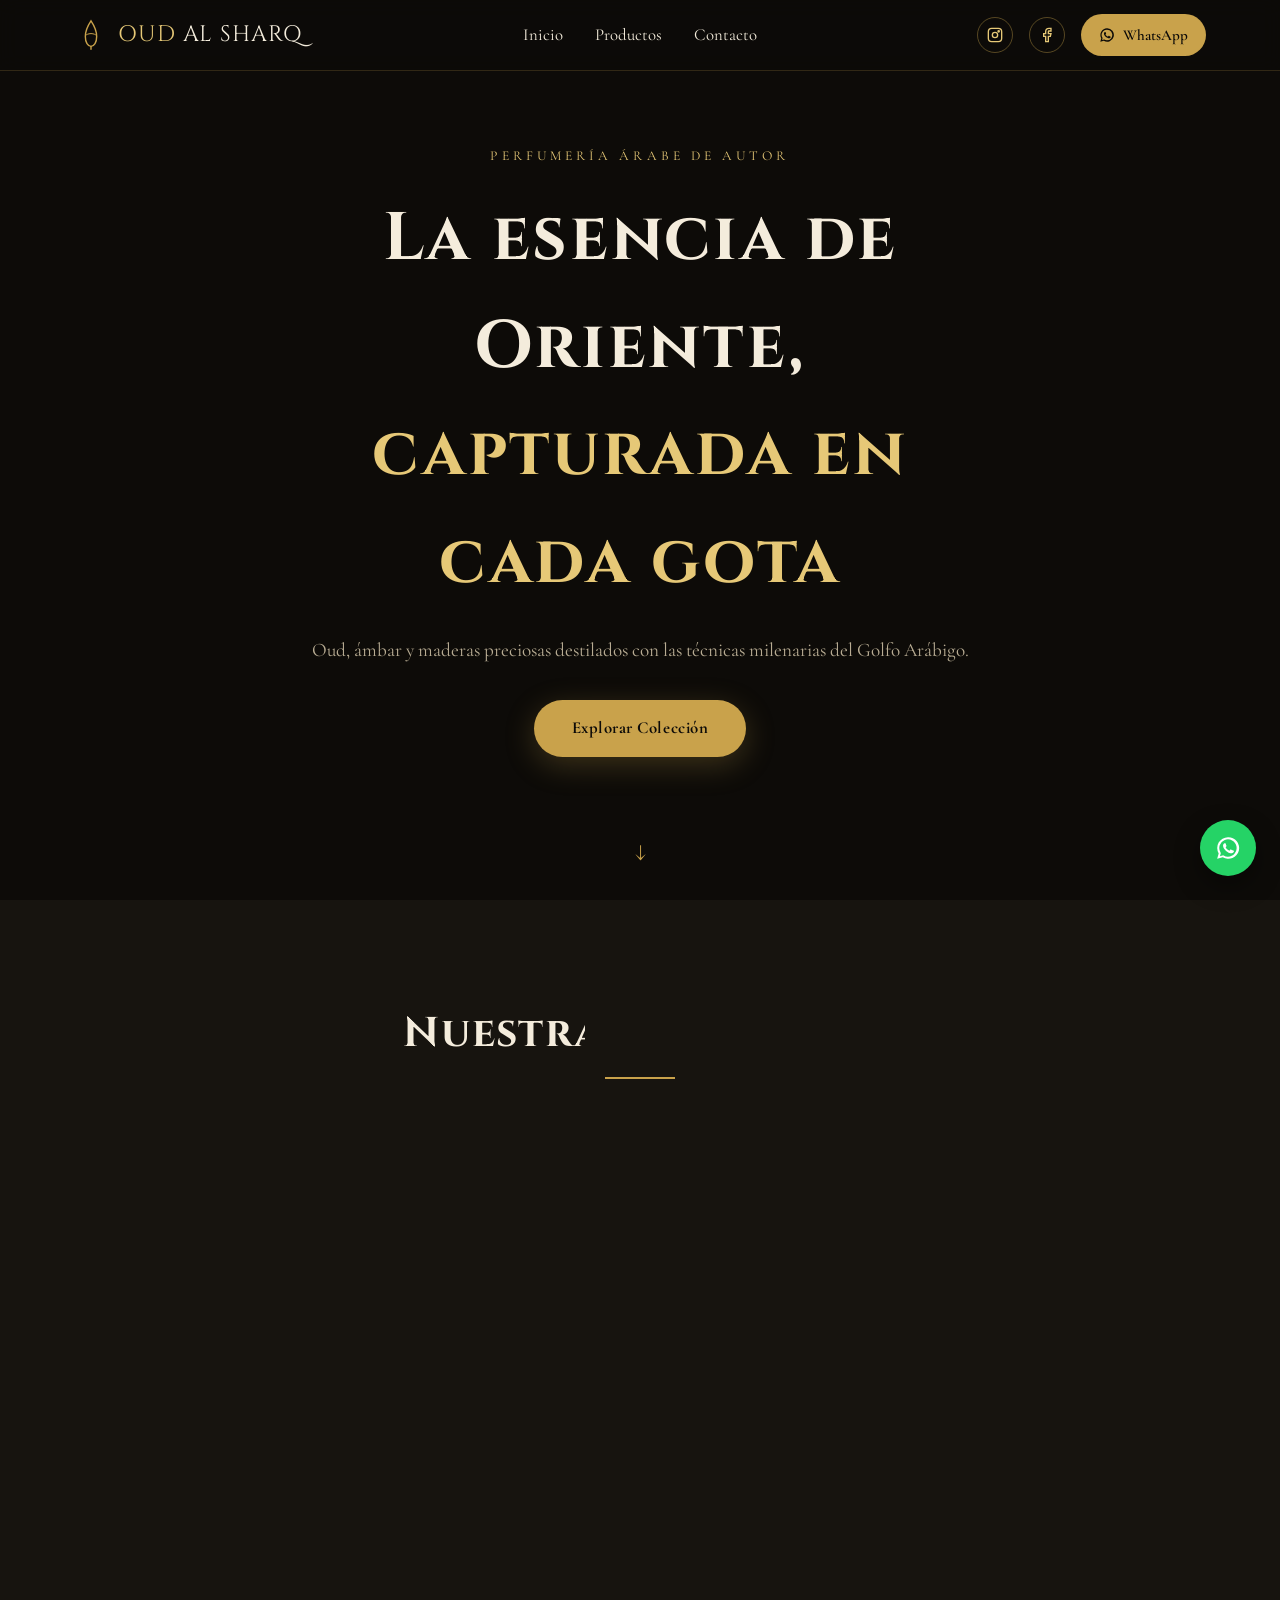
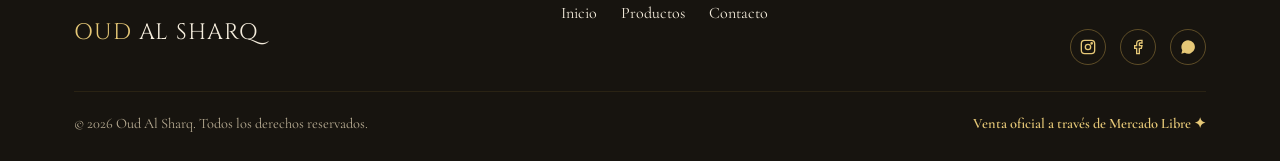
==== index.html @ 74ea9bee "Initial commit: landing page Oud Al Sharq Co-Authored-By: Claude Sonnet 5 <noreply@anthropic.com>" ====
<!DOCTYPE html>
<html lang="es">
<head>
<meta charset="UTF-8" />
<meta name="viewport" content="width=device-width, initial-scale=1.0" />
<title>Oud Al Sharq · Perfumes Árabes de Autor</title>
<meta name="description" content="Oud Al Sharq — perfumes árabes de autor. Oud, ámbar y maderas preciosas de Oriente. Compra segura a través de Mercado Libre." />
<link rel="preconnect" href="https://fonts.googleapis.com" />
<link rel="preconnect" href="https://fonts.gstatic.com" crossorigin />
<link href="https://fonts.googleapis.com/css2?family=Cinzel:wght@500;700&family=Cormorant+Garamond:wght@400;500;600&display=swap" rel="stylesheet" />
<link rel="stylesheet" href="styles.css" />
<link rel="icon" href="data:image/svg+xml,<svg xmlns=%22http://www.w3.org/2000/svg%22 viewBox=%220 0 100 100%22><text y=%22.9em%22 font-size=%2290%22>✦</text></svg>" />
</head>
<body>

<header class="site-header">
  <div class="header-inner">
    <a href="#home" class="logo" aria-label="Oud Al Sharq - Inicio">
      <svg width="34" height="34" viewBox="0 0 48 48" fill="none" xmlns="http://www.w3.org/2000/svg">
        <path d="M24 4C24 4 32 16 32 26C32 34.8366 28.4183 40 24 40C19.5817 40 16 34.8366 16 26C16 16 24 4 24 4Z" stroke="#c9a24b" stroke-width="2"/>
        <path d="M24 40V44" stroke="#c9a24b" stroke-width="2" stroke-linecap="round"/>
        <path d="M17 24C17 24 20 22 24 22C28 22 31 24 31 24" stroke="#c9a24b" stroke-width="1.4"/>
      </svg>
      <span class="logo-text">OUD <span>AL SHARQ</span></span>
    </a>

    <nav>
      <ul class="nav-links">
        <li><a href="#home">Inicio</a></li>
        <li><a href="#productos">Productos</a></li>
        <li><a href="#contacto">Contacto</a></li>
      </ul>
    </nav>

    <div class="header-actions">
      <a class="icon-link" data-instagram href="#" target="_blank" rel="noopener noreferrer" aria-label="Instagram">
        <svg width="16" height="16" viewBox="0 0 24 24" fill="none" stroke="currentColor" stroke-width="2"><rect x="2" y="2" width="20" height="20" rx="5"/><circle cx="12" cy="12" r="4"/><circle cx="17.5" cy="6.5" r="1"/></svg>
      </a>
      <a class="icon-link" data-facebook href="#" target="_blank" rel="noopener noreferrer" aria-label="Facebook">
        <svg width="16" height="16" viewBox="0 0 24 24" fill="none" stroke="currentColor" stroke-width="2"><path d="M18 2h-3a5 5 0 0 0-5 5v3H7v4h3v8h4v-8h3l1-4h-4V7a1 1 0 0 1 1-1h3z"/></svg>
      </a>
      <a class="whatsapp-btn" data-whatsapp href="#" target="_blank" rel="noopener noreferrer">
        <svg width="16" height="16" viewBox="0 0 24 24" fill="currentColor"><path d="M12 2a10 10 0 0 0-8.6 15L2 22l5.2-1.4A10 10 0 1 0 12 2Zm0 18a8 8 0 0 1-4.1-1.1l-.3-.2-3 .8.8-2.9-.2-.3A8 8 0 1 1 12 20Zm4.4-5.9c-.2-.1-1.4-.7-1.6-.8s-.4-.1-.5.1-.6.8-.7.9-.3.2-.5.1a6.6 6.6 0 0 1-1.9-1.2 7.2 7.2 0 0 1-1.3-1.7c-.1-.2 0-.4.1-.5l.4-.4.2-.4v-.4c-.1-.1-.5-1.3-.7-1.8s-.4-.4-.5-.4h-.5a.9.9 0 0 0-.6.3 2.8 2.8 0 0 0-.9 2.1 5 5 0 0 0 1 2.6 11 11 0 0 0 4.2 3.7c.6.3 1.1.4 1.4.5a3.3 3.3 0 0 0 1.6.1 2.6 2.6 0 0 0 1.7-1.2 2.1 2.1 0 0 0 .1-1.2c-.1-.1-.2-.2-.4-.3Z"/></svg>
        <span>WhatsApp</span>
      </a>
      <button id="nav-toggle" class="nav-toggle" aria-label="Abrir menú">☰</button>
    </div>
  </div>
  <div id="mobile-nav" class="mobile-nav">
    <a href="#home">Inicio</a>
    <a href="#productos">Productos</a>
    <a href="#contacto">Contacto</a>
  </div>
</header>

<main>

  <section id="home" class="hero">
    <div class="hero-content">
      <span class="hero-eyebrow">Perfumería Árabe de Autor</span>
      <h1>La esencia de Oriente, <em>capturada en cada gota</em></h1>
      <p>Oud, ámbar y maderas preciosas destilados con las técnicas milenarias del Golfo Arábigo.</p>
      <a href="#productos" class="btn-primary">Explorar Colección</a>
    </div>
    <span class="scroll-hint">↓</span>
  </section>

  <section id="productos" class="section products-section">
    <div class="container">
      <h2 class="section-title reveal">Nuestra Colección</h2>
      <div class="gold-divider reveal"></div>
      <p class="section-sub reveal">Fragancias exclusivas elaboradas con ingredientes nobles de Medio Oriente. Disponibles con envío seguro a través de Mercado Libre.</p>
      <div id="product-grid" class="product-grid"></div>
    </div>
  </section>

  <section id="contacto" class="section contact-section">
    <div class="container">
      <h2 class="section-title reveal">Contáctanos</h2>
      <div class="gold-divider reveal"></div>
      <p class="section-sub reveal">¿Tienes dudas sobre una fragancia o quieres un consejo personalizado? Escríbenos.</p>

      <div class="contact-grid">
        <div class="contact-info reveal">
          <h3>Hablemos</h3>

          <div class="contact-item">
            <span class="icon-link" aria-hidden="true">
              <svg width="16" height="16" viewBox="0 0 24 24" fill="currentColor"><path d="M12 2a10 10 0 0 0-8.6 15L2 22l5.2-1.4A10 10 0 1 0 12 2Z"/></svg>
            </span>
            <a data-whatsapp href="#" target="_blank" rel="noopener noreferrer">Chatea con nosotros por WhatsApp</a>
          </div>

          <div class="contact-item">
            <span class="icon-link" aria-hidden="true">
              <svg width="16" height="16" viewBox="0 0 24 24" fill="none" stroke="currentColor" stroke-width="2"><rect x="2" y="4" width="20" height="16" rx="2"/><path d="m22 6-10 7L2 6"/></svg>
            </span>
            <a data-email data-email-text href="#">contacto@oudalsharq.com</a>
          </div>

          <div class="contact-item">
            <span class="icon-link" aria-hidden="true">
              <svg width="16" height="16" viewBox="0 0 24 24" fill="none" stroke="currentColor" stroke-width="2"><path d="M21 10c0 6-9 12-9 12s-9-6-9-12a9 9 0 0 1 18 0Z"/><circle cx="12" cy="10" r="3"/></svg>
            </span>
            <span data-ciudad>Ciudad de México, México</span>
          </div>

          <div class="social-row">
            <a class="icon-link" data-instagram href="#" target="_blank" rel="noopener noreferrer" aria-label="Instagram">
              <svg width="16" height="16" viewBox="0 0 24 24" fill="none" stroke="currentColor" stroke-width="2"><rect x="2" y="2" width="20" height="20" rx="5"/><circle cx="12" cy="12" r="4"/><circle cx="17.5" cy="6.5" r="1"/></svg>
            </a>
            <a class="icon-link" data-facebook href="#" target="_blank" rel="noopener noreferrer" aria-label="Facebook">
              <svg width="16" height="16" viewBox="0 0 24 24" fill="none" stroke="currentColor" stroke-width="2"><path d="M18 2h-3a5 5 0 0 0-5 5v3H7v4h3v8h4v-8h3l1-4h-4V7a1 1 0 0 1 1-1h3z"/></svg>
            </a>
          </div>
        </div>

        <form id="contact-form" class="contact-form reveal">
          <input type="text" name="nombre" placeholder="Tu nombre" required />
          <input type="email" name="correo" placeholder="Tu correo" required />
          <textarea name="mensaje" placeholder="¿En qué podemos ayudarte?" required></textarea>
          <button type="submit" class="btn-primary">Enviar por WhatsApp</button>
          <p class="form-note">Al enviar, se abrirá WhatsApp con tu mensaje listo para confirmar el envío.</p>
        </form>
      </div>
    </div>
  </section>

</main>

<footer class="site-footer">
  <div class="container">
    <div class="footer-top">
      <a href="#home" class="logo">
        <span class="logo-text">OUD <span>AL SHARQ</span></span>
      </a>
      <ul class="footer-links">
        <li><a href="#home">Inicio</a></li>
        <li><a href="#productos">Productos</a></li>
        <li><a href="#contacto">Contacto</a></li>
      </ul>
      <div class="social-row">
        <a class="icon-link" data-instagram href="#" target="_blank" rel="noopener noreferrer" aria-label="Instagram">
          <svg width="16" height="16" viewBox="0 0 24 24" fill="none" stroke="currentColor" stroke-width="2"><rect x="2" y="2" width="20" height="20" rx="5"/><circle cx="12" cy="12" r="4"/><circle cx="17.5" cy="6.5" r="1"/></svg>
        </a>
        <a class="icon-link" data-facebook href="#" target="_blank" rel="noopener noreferrer" aria-label="Facebook">
          <svg width="16" height="16" viewBox="0 0 24 24" fill="none" stroke="currentColor" stroke-width="2"><path d="M18 2h-3a5 5 0 0 0-5 5v3H7v4h3v8h4v-8h3l1-4h-4V7a1 1 0 0 1 1-1h3z"/></svg>
        </a>
        <a class="icon-link" data-whatsapp href="#" target="_blank" rel="noopener noreferrer" aria-label="WhatsApp">
          <svg width="16" height="16" viewBox="0 0 24 24" fill="currentColor"><path d="M12 2a10 10 0 0 0-8.6 15L2 22l5.2-1.4A10 10 0 1 0 12 2Z"/></svg>
        </a>
      </div>
    </div>
    <div class="footer-bottom">
      <span>© 2026 Oud Al Sharq. Todos los derechos reservados.</span>
      <span class="ml-badge">Venta oficial a través de Mercado Libre ✦</span>
    </div>
  </div>
</footer>

<a class="whatsapp-float" data-whatsapp href="#" target="_blank" rel="noopener noreferrer" aria-label="Escribir por WhatsApp">
  <svg width="26" height="26" viewBox="0 0 24 24" fill="currentColor"><path d="M12 2a10 10 0 0 0-8.6 15L2 22l5.2-1.4A10 10 0 1 0 12 2Zm0 18a8 8 0 0 1-4.1-1.1l-.3-.2-3 .8.8-2.9-.2-.3A8 8 0 1 1 12 20Zm4.4-5.9c-.2-.1-1.4-.7-1.6-.8s-.4-.1-.5.1-.6.8-.7.9-.3.2-.5.1a6.6 6.6 0 0 1-1.9-1.2 7.2 7.2 0 0 1-1.3-1.7c-.1-.2 0-.4.1-.5l.4-.4.2-.4v-.4c-.1-.1-.5-1.3-.7-1.8s-.4-.4-.5-.4h-.5a.9.9 0 0 0-.6.3 2.8 2.8 0 0 0-.9 2.1 5 5 0 0 0 1 2.6 11 11 0 0 0 4.2 3.7c.6.3 1.1.4 1.4.5a3.3 3.3 0 0 0 1.6.1 2.6 2.6 0 0 0 1.7-1.2 2.1 2.1 0 0 0 .1-1.2c-.1-.1-.2-.2-.4-.3Z"/></svg>
</a>

<script src="products.js"></script>
<script src="app.js"></script>
</body>
</html>
---- styles.css ----
:root {
  --gold: #c9a24b;
  --gold-light: #e6c877;
  --black: #0d0b08;
  --black-soft: #17140f;
  --wood: #2a2018;
  --cream: #f4ecdc;
  --text-muted: #b8ac93;
  --radius: 14px;
  --max-w: 1180px;
  font-size: 16px;
}

* { box-sizing: border-box; margin: 0; padding: 0; }

html { scroll-behavior: smooth; }

body {
  background: var(--black);
  color: var(--cream);
  font-family: "Cormorant Garamond", Georgia, serif;
  line-height: 1.6;
  overflow-x: hidden;
}

h1, h2, h3, .logo-text { font-family: "Cinzel", Georgia, serif; letter-spacing: 0.04em; }

a { color: inherit; text-decoration: none; }

img { max-width: 100%; display: block; }

.container { max-width: var(--max-w); margin: 0 auto; padding: 0 24px; }

/* ---------- Header ---------- */
.site-header {
  position: fixed;
  top: 0; left: 0; right: 0;
  z-index: 100;
  background: rgba(13, 11, 8, 0.75);
  backdrop-filter: blur(10px);
  border-bottom: 1px solid rgba(201, 162, 75, 0.2);
  transition: background 0.3s ease;
}

.header-inner {
  display: flex;
  align-items: center;
  justify-content: space-between;
  padding: 14px 24px;
  max-width: var(--max-w);
  margin: 0 auto;
}

.logo { display: flex; align-items: center; gap: 10px; }
.logo-text { font-size: 1.4rem; color: var(--gold-light); }
.logo-text span { color: var(--cream); font-weight: 400; }

.nav-links {
  display: flex;
  gap: 32px;
  list-style: none;
  font-size: 1.05rem;
}

.nav-links a {
  position: relative;
  color: var(--cream);
  transition: color 0.25s ease;
}
.nav-links a::after {
  content: "";
  position: absolute;
  left: 0; bottom: -4px;
  width: 0; height: 1px;
  background: var(--gold);
  transition: width 0.3s ease;
}
.nav-links a:hover { color: var(--gold-light); }
.nav-links a:hover::after { width: 100%; }

.header-actions { display: flex; align-items: center; gap: 16px; }

.icon-link {
  width: 36px; height: 36px;
  display: flex; align-items: center; justify-content: center;
  border: 1px solid rgba(201, 162, 75, 0.4);
  border-radius: 50%;
  color: var(--gold-light);
  transition: all 0.25s ease;
}
.icon-link:hover { background: var(--gold); color: var(--black); border-color: var(--gold); }

.whatsapp-btn {
  display: flex; align-items: center; gap: 8px;
  background: var(--gold);
  color: var(--black);
  padding: 9px 18px;
  border-radius: 30px;
  font-weight: 600;
  font-size: 0.95rem;
  transition: transform 0.25s ease, background 0.25s ease;
}
.whatsapp-btn:hover { background: var(--gold-light); transform: translateY(-2px); }

.nav-toggle {
  display: none;
  background: none; border: none;
  color: var(--gold-light);
  font-size: 1.6rem;
  cursor: pointer;
}

/* ---------- Hero ---------- */
.hero {
  --hero-image: url("https://images.unsplash.com/photo-1592945403244-b3faa74b6b84?q=80&w=1600&auto=format&fit=crop");
  position: relative;
  min-height: 100vh;
  display: flex;
  align-items: center;
  justify-content: center;
  text-align: center;
  background: linear-gradient(180deg, rgba(13,11,8,0.55), rgba(13,11,8,0.9)), var(--hero-image) center/cover no-repeat;
}

.hero-content {
  max-width: 720px;
  padding: 0 24px;
  animation: fadeInUp 1.1s ease both;
}

.hero-eyebrow {
  color: var(--gold-light);
  text-transform: uppercase;
  letter-spacing: 0.3em;
  font-size: 0.85rem;
  margin-bottom: 18px;
  display: inline-block;
}

.hero-content h1 {
  font-size: clamp(2.4rem, 6vw, 4.2rem);
  color: var(--cream);
  margin-bottom: 20px;
}
.hero-content h1 em { color: var(--gold-light); font-style: normal; }

.hero-content p {
  font-size: 1.2rem;
  color: var(--text-muted);
  margin-bottom: 34px;
}

.btn-primary {
  display: inline-block;
  background: var(--gold);
  color: var(--black);
  padding: 15px 38px;
  border-radius: 30px;
  font-weight: 700;
  font-size: 1.05rem;
  letter-spacing: 0.03em;
  transition: transform 0.25s ease, box-shadow 0.25s ease, background 0.25s ease;
  box-shadow: 0 8px 30px rgba(201, 162, 75, 0.25);
}
.btn-primary:hover { transform: translateY(-3px); background: var(--gold-light); box-shadow: 0 12px 34px rgba(201, 162, 75, 0.4); }

.scroll-hint {
  position: absolute;
  bottom: 28px; left: 50%;
  transform: translateX(-50%);
  color: var(--gold);
  font-size: 1.6rem;
  animation: bounce 2.2s infinite;
}

/* ---------- Section shell ---------- */
.section { padding: 100px 0; }
.section-title {
  text-align: center;
  font-size: clamp(1.8rem, 4vw, 2.6rem);
  color: var(--cream);
  margin-bottom: 10px;
}
.section-sub {
  text-align: center;
  color: var(--text-muted);
  max-width: 560px;
  margin: 0 auto 56px;
  font-size: 1.1rem;
}
.gold-divider {
  width: 70px; height: 2px;
  background: var(--gold);
  margin: 0 auto 24px;
}

.reveal { opacity: 0; transform: translateY(28px); transition: opacity 0.7s ease, transform 0.7s ease; }
.reveal.is-visible { opacity: 1; transform: translateY(0); }

/* ---------- Products ---------- */
.products-section { background: var(--black-soft); }

.product-grid {
  display: grid;
  grid-template-columns: repeat(auto-fit, minmax(260px, 1fr));
  gap: 28px;
}

.product-card {
  background: var(--wood);
  border: 1px solid rgba(201, 162, 75, 0.15);
  border-radius: var(--radius);
  overflow: hidden;
  transition: transform 0.35s ease, box-shadow 0.35s ease, border-color 0.35s ease;
}
.product-card:hover {
  transform: translateY(-8px);
  border-color: rgba(201, 162, 75, 0.5);
  box-shadow: 0 18px 40px rgba(0,0,0,0.4);
}

.product-img { height: 240px; overflow: hidden; }
.product-img img { width: 100%; height: 100%; object-fit: cover; transition: transform 0.5s ease; }
.product-card:hover .product-img img { transform: scale(1.08); }

.product-body { padding: 22px 24px 26px; }
.product-body h3 { font-size: 1.4rem; color: var(--cream); margin-bottom: 6px; }
.product-note {
  display: inline-block;
  color: var(--black);
  background: var(--gold-light);
  font-size: 0.78rem;
  font-weight: 700;
  padding: 3px 10px;
  border-radius: 20px;
  letter-spacing: 0.03em;
  margin-bottom: 12px;
}
.product-desc { color: var(--text-muted); font-size: 1rem; margin-bottom: 20px; min-height: 48px; }

.btn-secondary {
  display: inline-flex;
  align-items: center;
  justify-content: center;
  gap: 8px;
  width: 100%;
  border: 1px solid var(--gold);
  color: var(--gold-light);
  padding: 12px 0;
  border-radius: 30px;
  font-weight: 600;
  transition: background 0.25s ease, color 0.25s ease;
}
.btn-secondary:hover { background: var(--gold); color: var(--black); }

/* ---------- Contact ---------- */
.contact-section { background: var(--black); }

.contact-grid {
  display: grid;
  grid-template-columns: 1fr 1fr;
  gap: 56px;
  align-items: start;
}

.contact-info h3 { color: var(--gold-light); font-size: 1.3rem; margin-bottom: 22px; }

.contact-item {
  display: flex;
  align-items: center;
  gap: 14px;
  margin-bottom: 20px;
  font-size: 1.05rem;
}
.contact-item .icon-link { flex-shrink: 0; }

.social-row { display: flex; gap: 14px; margin-top: 28px; }

.contact-form {
  display: flex;
  flex-direction: column;
  gap: 16px;
  background: var(--black-soft);
  padding: 32px;
  border-radius: var(--radius);
  border: 1px solid rgba(201, 162, 75, 0.15);
}

.contact-form input,
.contact-form textarea {
  background: transparent;
  border: none;
  border-bottom: 1px solid rgba(201, 162, 75, 0.3);
  color: var(--cream);
  font-family: inherit;
  font-size: 1rem;
  padding: 10px 4px;
  transition: border-color 0.25s ease;
}
.contact-form input::placeholder,
.contact-form textarea::placeholder { color: var(--text-muted); }
.contact-form input:focus,
.contact-form textarea:focus { outline: none; border-color: var(--gold); }
.contact-form textarea { resize: vertical; min-height: 90px; }

.form-note { font-size: 0.85rem; color: var(--text-muted); text-align: center; }

/* ---------- Footer ---------- */
.site-footer {
  background: var(--black-soft);
  border-top: 1px solid rgba(201, 162, 75, 0.15);
  padding: 44px 0 26px;
}

.footer-top {
  display: flex;
  flex-wrap: wrap;
  justify-content: space-between;
  gap: 24px;
  margin-bottom: 26px;
}

.footer-links { display: flex; gap: 24px; list-style: none; flex-wrap: wrap; }
.footer-links a:hover { color: var(--gold-light); }

.footer-bottom {
  border-top: 1px solid rgba(201, 162, 75, 0.1);
  padding-top: 20px;
  display: flex;
  flex-wrap: wrap;
  justify-content: space-between;
  gap: 10px;
  font-size: 0.9rem;
  color: var(--text-muted);
}

.ml-badge { color: var(--gold-light); font-weight: 600; }

.whatsapp-float {
  position: fixed;
  bottom: 24px; right: 24px;
  width: 56px; height: 56px;
  border-radius: 50%;
  background: #25d366;
  color: #fff;
  display: flex; align-items: center; justify-content: center;
  font-size: 1.6rem;
  box-shadow: 0 10px 26px rgba(0,0,0,0.4);
  z-index: 200;
  transition: transform 0.25s ease;
}
.whatsapp-float:hover { transform: scale(1.08); }

/* ---------- Animations ---------- */
@keyframes fadeInUp {
  from { opacity: 0; transform: translateY(24px); }
  to { opacity: 1; transform: translateY(0); }
}
@keyframes bounce {
  0%, 100% { transform: translate(-50%, 0); }
  50% { transform: translate(-50%, 8px); }
}

/* ---------- Responsive ---------- */
@media (max-width: 860px) {
  .contact-grid { grid-template-columns: 1fr; }
}

@media (max-width: 720px) {
  .nav-links, .header-actions .whatsapp-btn span { display: none; }
  .nav-toggle { display: block; }
  .header-actions { gap: 10px; }

  .mobile-nav {
    display: none;
    flex-direction: column;
    gap: 4px;
    background: var(--black-soft);
    border-top: 1px solid rgba(201, 162, 75, 0.15);
    padding: 12px 24px 18px;
  }
  .mobile-nav.open { display: flex; }
  .mobile-nav a { padding: 10px 0; font-size: 1.1rem; border-bottom: 1px solid rgba(201,162,75,0.08); }
}

@media (min-width: 721px) {
  .mobile-nav { display: none; }
}

@media (max-width: 480px) {
  .section { padding: 70px 0; }
  .contact-form { padding: 24px; }
}
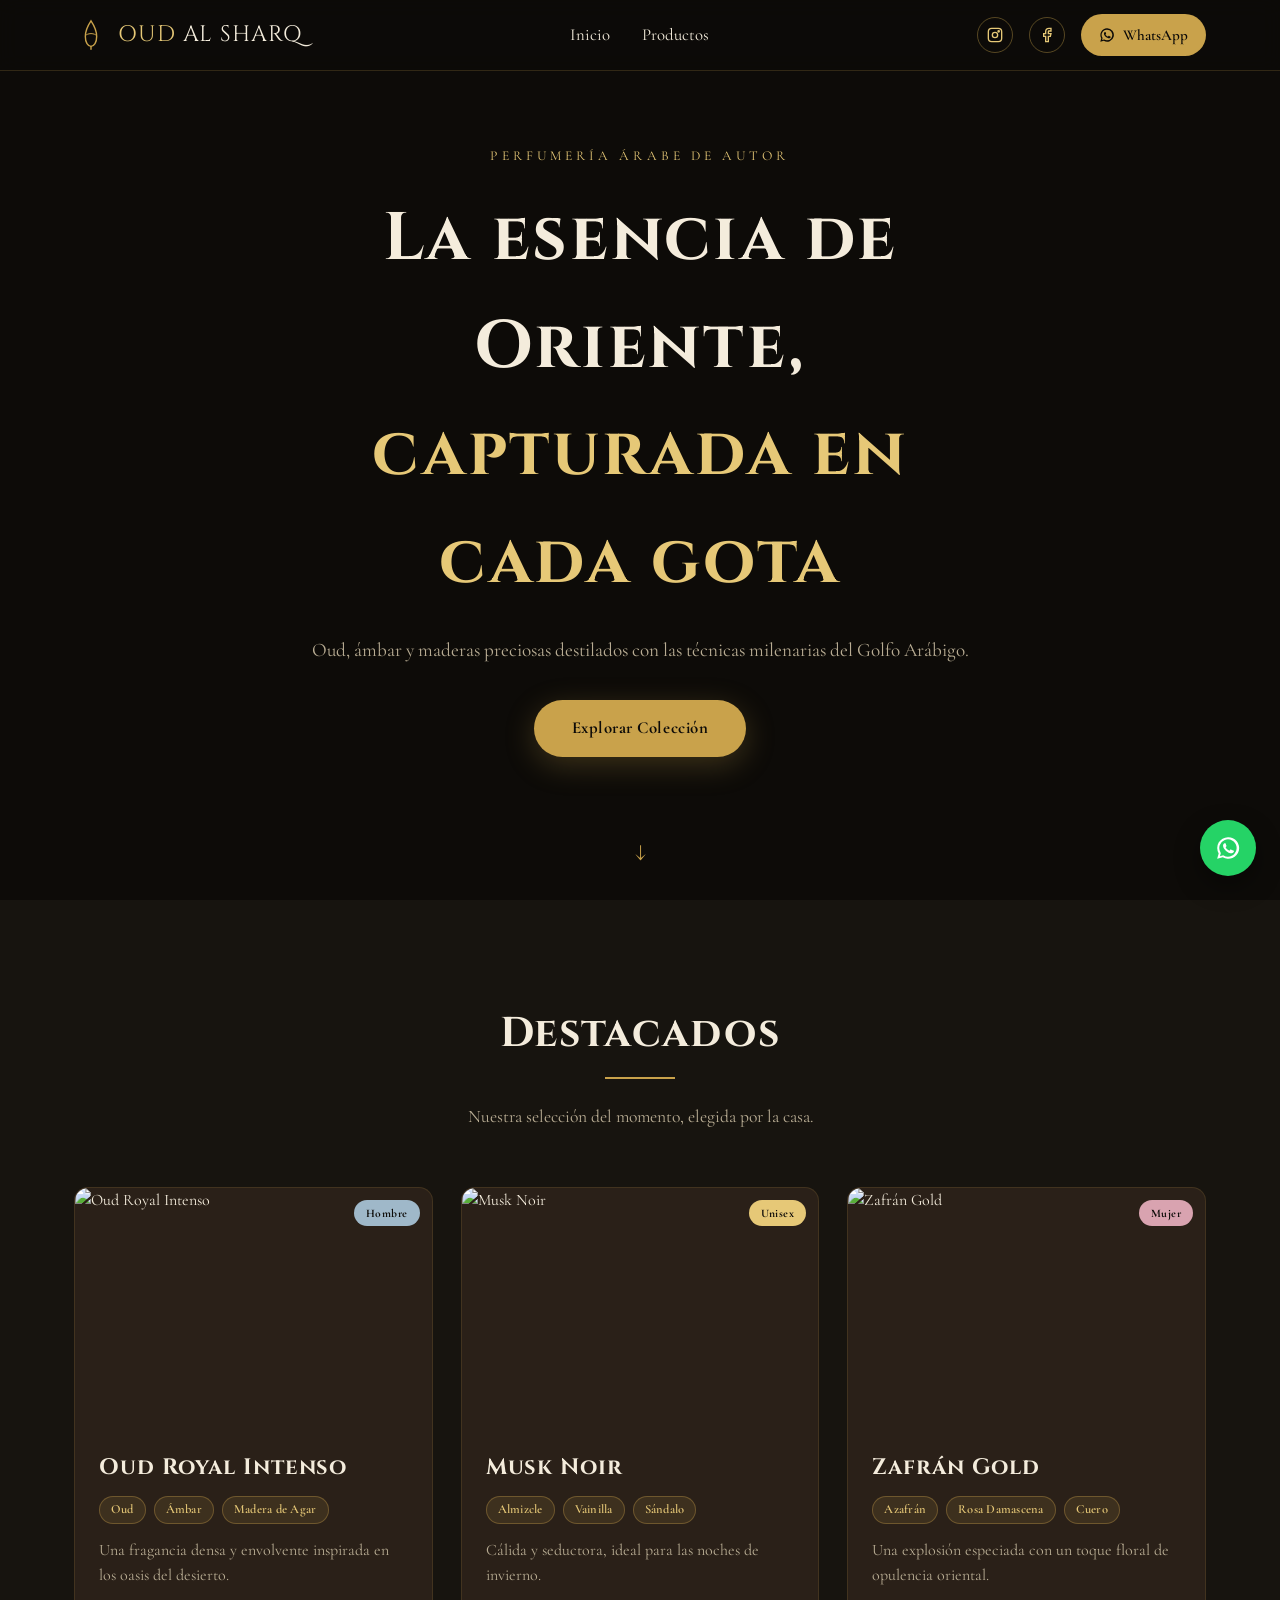
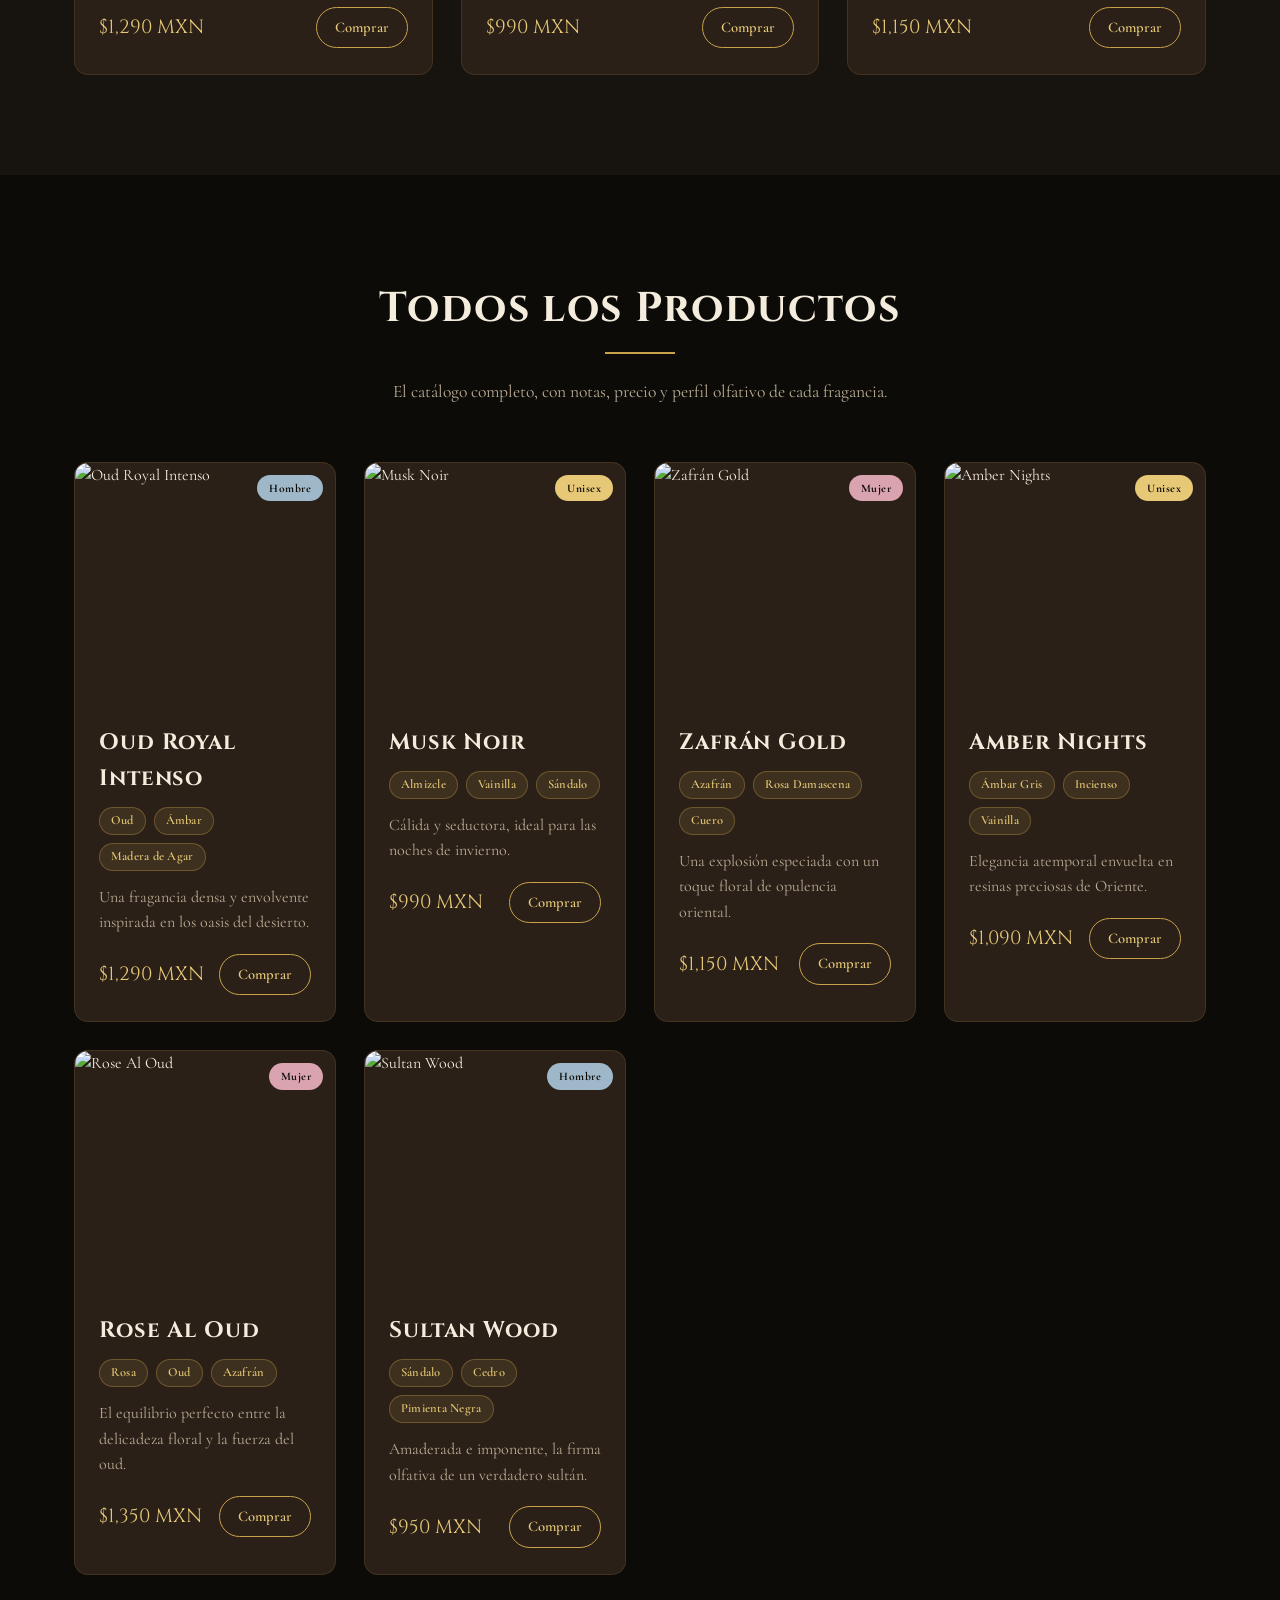
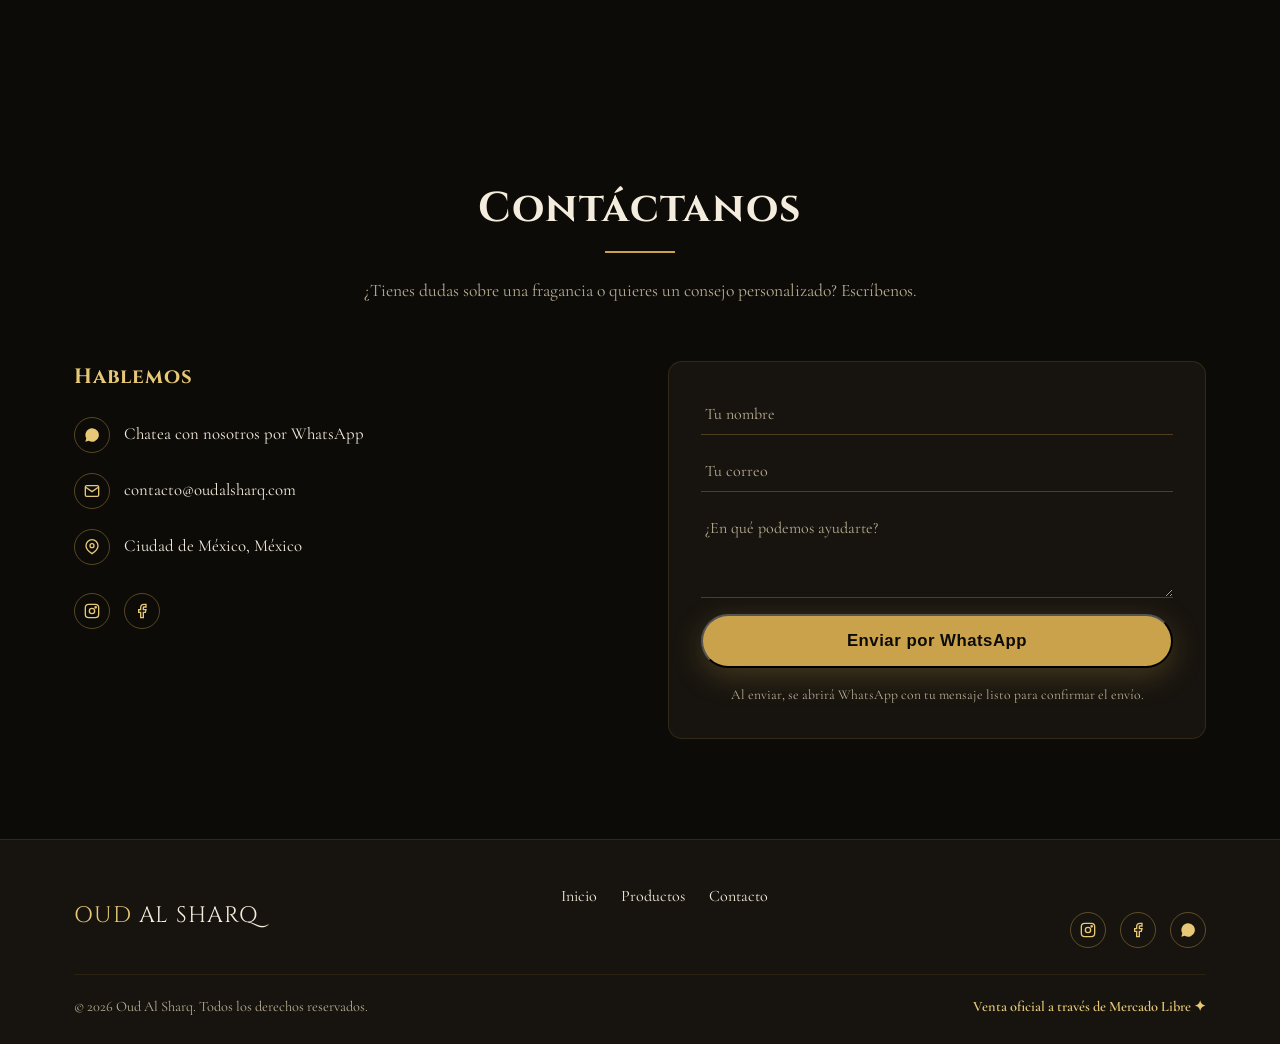
==== commit a8ba25f3: "Add featured/catalog split, product detail view with radar chart - Home shows only destacado:true pr" ====
--- a/index.html
+++ b/index.html
@@ -28,7 +28,6 @@
       <ul class="nav-links">
         <li><a href="#home">Inicio</a></li>
         <li><a href="#productos">Productos</a></li>
-        <li><a href="#contacto">Contacto</a></li>
       </ul>
     </nav>
 
@@ -49,28 +48,43 @@
   <div id="mobile-nav" class="mobile-nav">
     <a href="#home">Inicio</a>
     <a href="#productos">Productos</a>
-    <a href="#contacto">Contacto</a>
   </div>
 </header>
 
-<main>
+<main id="storefront">
 
   <section id="home" class="hero">
     <div class="hero-content">
       <span class="hero-eyebrow">Perfumería Árabe de Autor</span>
       <h1>La esencia de Oriente, <em>capturada en cada gota</em></h1>
       <p>Oud, ámbar y maderas preciosas destilados con las técnicas milenarias del Golfo Arábigo.</p>
-      <a href="#productos" class="btn-primary">Explorar Colección</a>
+      <a href="#destacados" class="btn-primary">Explorar Colección</a>
     </div>
     <span class="scroll-hint">↓</span>
   </section>
 
-  <section id="productos" class="section products-section">
+  <section id="destacados" class="section products-section">
     <div class="container">
-      <h2 class="section-title reveal">Nuestra Colección</h2>
+      <h2 class="section-title reveal">Destacados</h2>
       <div class="gold-divider reveal"></div>
-      <p class="section-sub reveal">Fragancias exclusivas elaboradas con ingredientes nobles de Medio Oriente. Disponibles con envío seguro a través de Mercado Libre.</p>
+      <p class="section-sub reveal">Nuestra selección del momento, elegida por la casa.</p>
+      <div id="featured-grid" class="product-grid"></div>
+    </div>
+  </section>
+
+  <section id="productos" class="section products-section products-section--alt">
+    <div class="container">
+      <h2 class="section-title reveal">Todos los Productos</h2>
+      <div class="gold-divider reveal"></div>
+      <p class="section-sub reveal">El catálogo completo, con notas, precio y perfil olfativo de cada fragancia.</p>
       <div id="product-grid" class="product-grid"></div>
+    </div>
+  </section>
+
+  <section id="detalle" class="section detail-section" hidden>
+    <div class="container">
+      <a href="#productos" class="back-link">← Volver al catálogo</a>
+      <div id="detail-content" class="detail-grid"></div>
     </div>
   </section>
 
--- a/styles.css
+++ b/styles.css
@@ -199,6 +199,7 @@
 
 /* ---------- Products ---------- */
 .products-section { background: var(--black-soft); }
+.products-section--alt { background: var(--black); }
 
 .product-grid {
   display: grid;
@@ -219,39 +220,89 @@
   box-shadow: 0 18px 40px rgba(0,0,0,0.4);
 }
 
-.product-img { height: 240px; overflow: hidden; }
+.product-img { position: relative; display: block; height: 240px; overflow: hidden; }
 .product-img img { width: 100%; height: 100%; object-fit: cover; transition: transform 0.5s ease; }
 .product-card:hover .product-img img { transform: scale(1.08); }
 
 .product-body { padding: 22px 24px 26px; }
-.product-body h3 { font-size: 1.4rem; color: var(--cream); margin-bottom: 6px; }
-.product-note {
+.product-link h3 { font-size: 1.4rem; color: var(--cream); margin-bottom: 10px; transition: color 0.2s ease; }
+.product-link:hover h3 { color: var(--gold-light); }
+
+.notes-row { display: flex; flex-wrap: wrap; gap: 8px; margin-bottom: 14px; }
+.note-badge {
   display: inline-block;
+  color: var(--gold-light);
+  background: rgba(201, 162, 75, 0.12);
+  border: 1px solid rgba(201, 162, 75, 0.35);
+  font-size: 0.78rem;
+  font-weight: 600;
+  padding: 3px 11px;
+  border-radius: 20px;
+  letter-spacing: 0.02em;
+}
+
+.gender-badge {
+  position: absolute;
+  top: 12px; right: 12px;
+  font-size: 0.72rem;
+  font-weight: 700;
+  letter-spacing: 0.04em;
+  padding: 4px 12px;
+  border-radius: 20px;
   color: var(--black);
-  background: var(--gold-light);
-  font-size: 0.78rem;
-  font-weight: 700;
-  padding: 3px 10px;
-  border-radius: 20px;
-  letter-spacing: 0.03em;
-  margin-bottom: 12px;
-}
-.product-desc { color: var(--text-muted); font-size: 1rem; margin-bottom: 20px; min-height: 48px; }
+}
+.gender-hombre { background: #9fb8c9; }
+.gender-mujer { background: #d9a3b0; }
+.gender-unisex { background: var(--gold-light); }
+
+.product-desc { color: var(--text-muted); font-size: 1rem; margin-bottom: 18px; min-height: 48px; }
+
+.price-row { display: flex; align-items: center; justify-content: space-between; gap: 12px; }
+.price { font-family: "Cinzel", Georgia, serif; font-size: 1.2rem; color: var(--gold-light); }
+.price-lg { font-size: 1.8rem; display: block; margin: 14px 0 20px; }
 
 .btn-secondary {
   display: inline-flex;
   align-items: center;
   justify-content: center;
   gap: 8px;
-  width: 100%;
   border: 1px solid var(--gold);
   color: var(--gold-light);
-  padding: 12px 0;
+  padding: 10px 22px;
   border-radius: 30px;
   font-weight: 600;
+  white-space: nowrap;
   transition: background 0.25s ease, color 0.25s ease;
 }
 .btn-secondary:hover { background: var(--gold); color: var(--black); }
+.btn-small { padding: 8px 18px; font-size: 0.92rem; }
+
+/* ---------- Detail view ---------- */
+.detail-section { background: var(--black); min-height: 70vh; }
+.back-link {
+  display: inline-block;
+  color: var(--gold-light);
+  margin-bottom: 32px;
+  font-size: 1.05rem;
+  transition: opacity 0.2s ease;
+}
+.back-link:hover { opacity: 0.75; }
+
+.detail-grid {
+  display: grid;
+  grid-template-columns: 1fr 1fr;
+  gap: 48px;
+  align-items: start;
+}
+.detail-img { border-radius: var(--radius); overflow: hidden; border: 1px solid rgba(201,162,75,0.2); }
+.detail-body h2 { font-size: 2rem; color: var(--cream); margin: 14px 0 10px; }
+.detail-body .btn-primary { margin: 6px 0 30px; box-shadow: none; }
+.profile-title { color: var(--gold-light); font-size: 1.2rem; margin-bottom: 12px; }
+#radar-canvas { max-width: 100%; }
+
+@media (max-width: 860px) {
+  .detail-grid { grid-template-columns: 1fr; }
+}
 
 /* ---------- Contact ---------- */
 .contact-section { background: var(--black); }
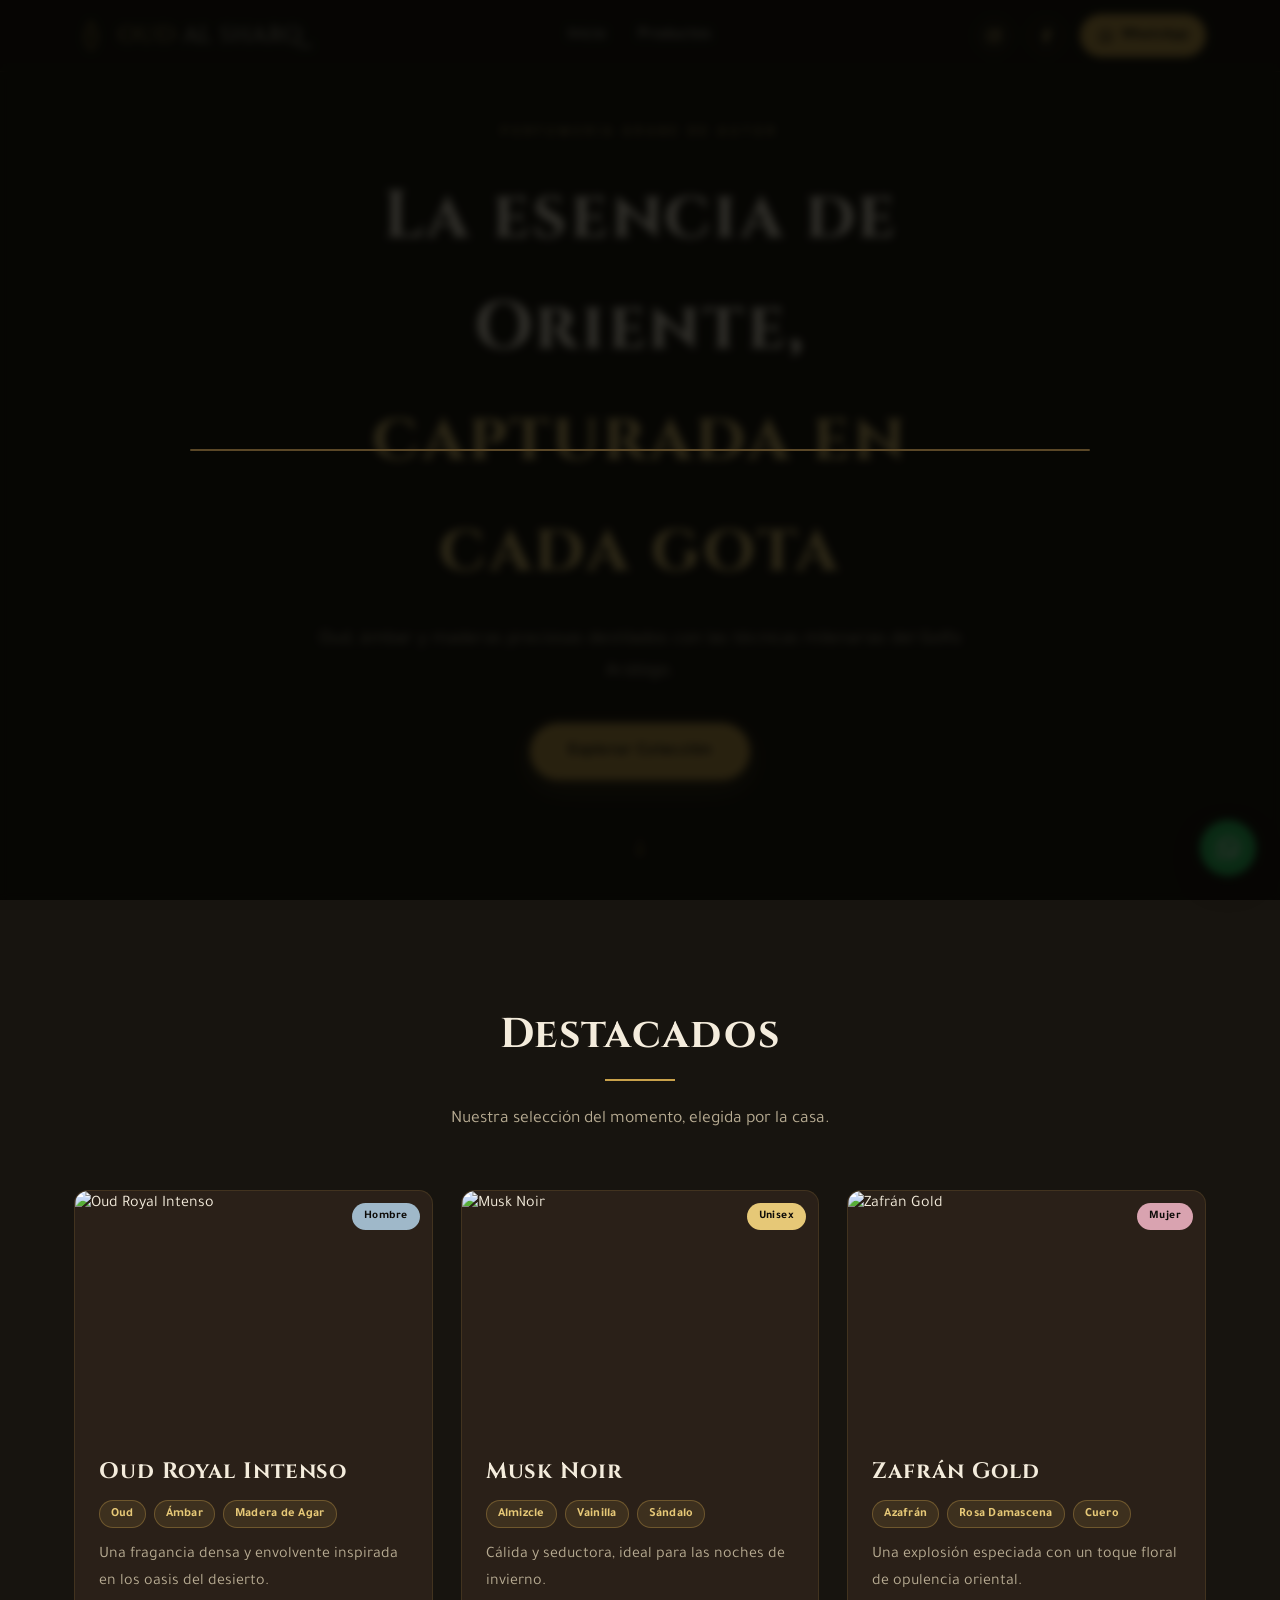
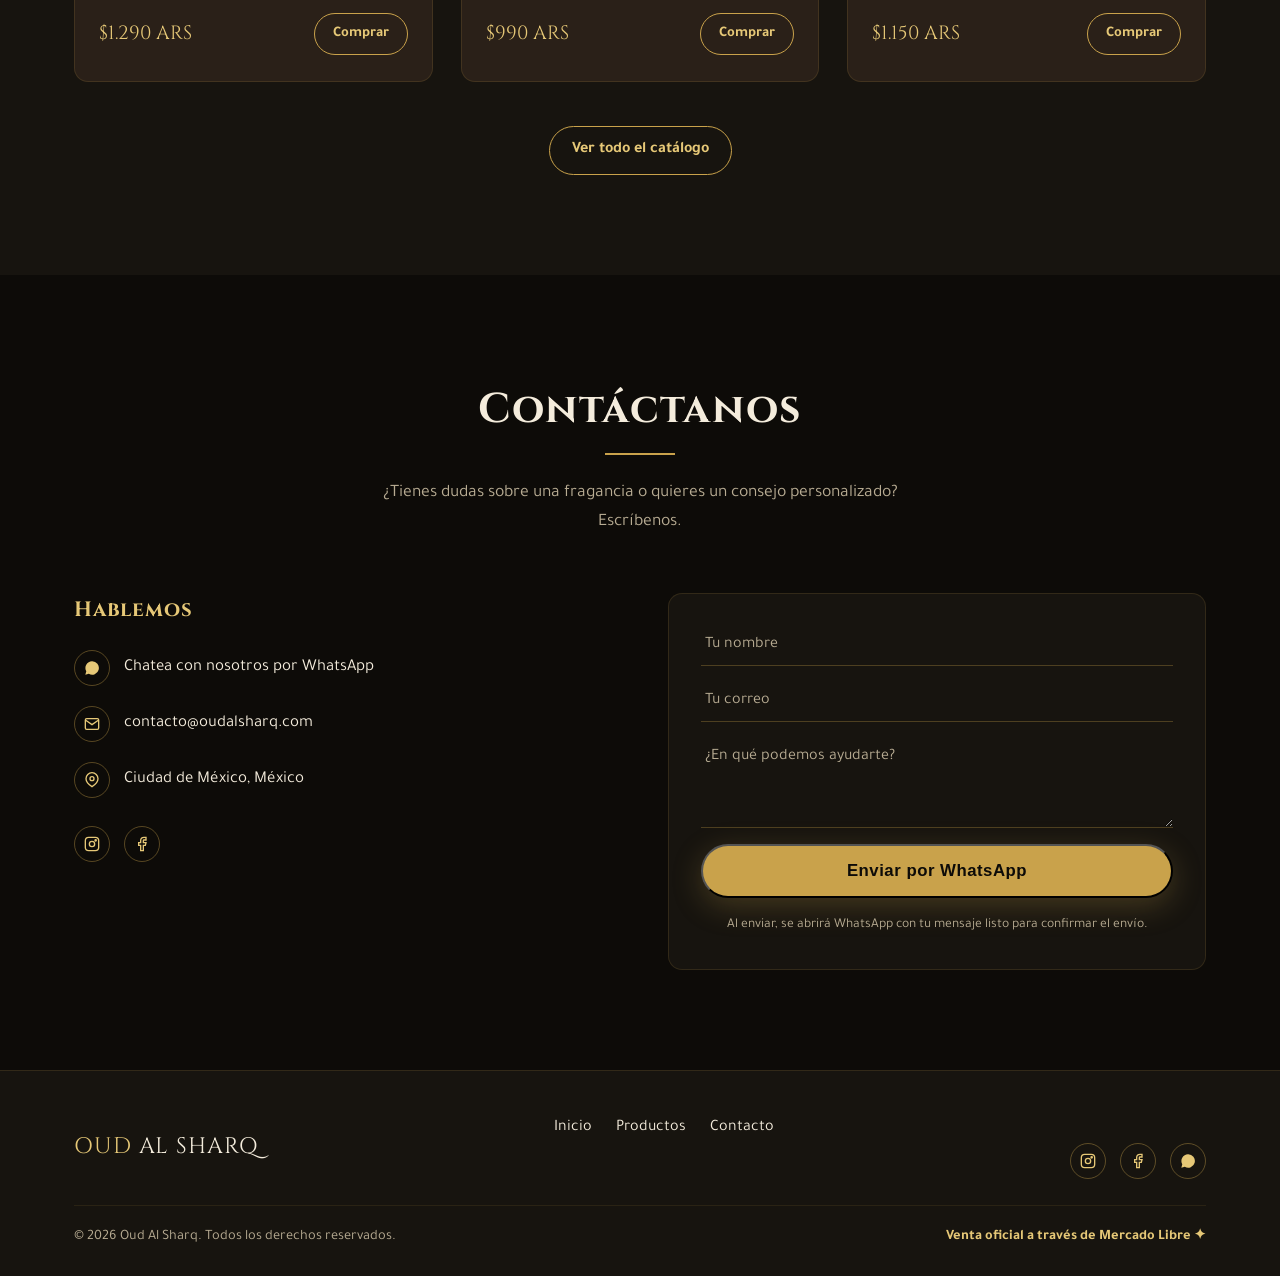
==== commit 08d888b7: "Show product detail in a modal with an image carousel; switch body font to Tajawal - Detail view is " ====
--- a/index.html
+++ b/index.html
@@ -7,7 +7,7 @@
 <meta name="description" content="Oud Al Sharq — perfumes árabes de autor. Oud, ámbar y maderas preciosas de Oriente. Compra segura a través de Mercado Libre." />
 <link rel="preconnect" href="https://fonts.googleapis.com" />
 <link rel="preconnect" href="https://fonts.gstatic.com" crossorigin />
-<link href="https://fonts.googleapis.com/css2?family=Cinzel:wght@500;700&family=Cormorant+Garamond:wght@400;500;600&display=swap" rel="stylesheet" />
+<link href="https://fonts.googleapis.com/css2?family=Cinzel:wght@500;700&family=Tajawal:wght@400;500;700&display=swap" rel="stylesheet" />
 <link rel="stylesheet" href="styles.css" />
 <link rel="icon" href="data:image/svg+xml,<svg xmlns=%22http://www.w3.org/2000/svg%22 viewBox=%220 0 100 100%22><text y=%22.9em%22 font-size=%2290%22>✦</text></svg>" />
 </head>
@@ -27,7 +27,7 @@
     <nav>
       <ul class="nav-links">
         <li><a href="#home">Inicio</a></li>
-        <li><a href="#productos">Productos</a></li>
+        <li><a href="productos.html">Productos</a></li>
       </ul>
     </nav>
 
@@ -69,22 +69,9 @@
       <div class="gold-divider reveal"></div>
       <p class="section-sub reveal">Nuestra selección del momento, elegida por la casa.</p>
       <div id="featured-grid" class="product-grid"></div>
-    </div>
-  </section>
-
-  <section id="productos" class="section products-section products-section--alt">
-    <div class="container">
-      <h2 class="section-title reveal">Todos los Productos</h2>
-      <div class="gold-divider reveal"></div>
-      <p class="section-sub reveal">El catálogo completo, con notas, precio y perfil olfativo de cada fragancia.</p>
-      <div id="product-grid" class="product-grid"></div>
-    </div>
-  </section>
-
-  <section id="detalle" class="section detail-section" hidden>
-    <div class="container">
-      <a href="#productos" class="back-link">← Volver al catálogo</a>
-      <div id="detail-content" class="detail-grid"></div>
+      <div class="see-all-row reveal">
+        <a href="productos.html" class="btn-secondary">Ver todo el catálogo</a>
+      </div>
     </div>
   </section>
 
@@ -145,12 +132,12 @@
 <footer class="site-footer">
   <div class="container">
     <div class="footer-top">
-      <a href="#home" class="logo">
+      <a href="index.html" class="logo">
         <span class="logo-text">OUD <span>AL SHARQ</span></span>
       </a>
       <ul class="footer-links">
         <li><a href="#home">Inicio</a></li>
-        <li><a href="#productos">Productos</a></li>
+        <li><a href="productos.html">Productos</a></li>
         <li><a href="#contacto">Contacto</a></li>
       </ul>
       <div class="social-row">
@@ -176,6 +163,13 @@
   <svg width="26" height="26" viewBox="0 0 24 24" fill="currentColor"><path d="M12 2a10 10 0 0 0-8.6 15L2 22l5.2-1.4A10 10 0 1 0 12 2Zm0 18a8 8 0 0 1-4.1-1.1l-.3-.2-3 .8.8-2.9-.2-.3A8 8 0 1 1 12 20Zm4.4-5.9c-.2-.1-1.4-.7-1.6-.8s-.4-.1-.5.1-.6.8-.7.9-.3.2-.5.1a6.6 6.6 0 0 1-1.9-1.2 7.2 7.2 0 0 1-1.3-1.7c-.1-.2 0-.4.1-.5l.4-.4.2-.4v-.4c-.1-.1-.5-1.3-.7-1.8s-.4-.4-.5-.4h-.5a.9.9 0 0 0-.6.3 2.8 2.8 0 0 0-.9 2.1 5 5 0 0 0 1 2.6 11 11 0 0 0 4.2 3.7c.6.3 1.1.4 1.4.5a3.3 3.3 0 0 0 1.6.1 2.6 2.6 0 0 0 1.7-1.2 2.1 2.1 0 0 0 .1-1.2c-.1-.1-.2-.2-.4-.3Z"/></svg>
 </a>
 
+<div id="modal-overlay" class="modal-overlay" hidden>
+  <div class="modal-box" role="dialog" aria-modal="true">
+    <button class="modal-close" id="modal-close" aria-label="Cerrar">✕</button>
+    <div id="detail-content" class="detail-grid"></div>
+  </div>
+</div>
+
 <script src="products.js"></script>
 <script src="app.js"></script>
 </body>
--- a/styles.css
+++ b/styles.css
@@ -18,8 +18,8 @@
 body {
   background: var(--black);
   color: var(--cream);
-  font-family: "Cormorant Garamond", Georgia, serif;
-  line-height: 1.6;
+  font-family: "Tajawal", "Segoe UI", Arial, sans-serif;
+  line-height: 1.65;
   overflow-x: hidden;
 }
 
@@ -200,6 +200,7 @@
 /* ---------- Products ---------- */
 .products-section { background: var(--black-soft); }
 .products-section--alt { background: var(--black); }
+.see-all-row { text-align: center; margin-top: 44px; }
 
 .product-grid {
   display: grid;
@@ -277,32 +278,109 @@
 .btn-secondary:hover { background: var(--gold); color: var(--black); }
 .btn-small { padding: 8px 18px; font-size: 0.92rem; }
 
-/* ---------- Detail view ---------- */
-.detail-section { background: var(--black); min-height: 70vh; }
-.back-link {
-  display: inline-block;
-  color: var(--gold-light);
-  margin-bottom: 32px;
-  font-size: 1.05rem;
-  transition: opacity 0.2s ease;
-}
-.back-link:hover { opacity: 0.75; }
+/* ---------- Product modal ---------- */
+.modal-overlay {
+  position: fixed;
+  inset: 0;
+  background: rgba(6, 5, 3, 0.82);
+  backdrop-filter: blur(4px);
+  z-index: 300;
+  display: flex;
+  align-items: center;
+  justify-content: center;
+  padding: 24px;
+  animation: fadeIn 0.25s ease both;
+}
+
+.modal-box {
+  background: var(--wood);
+  border: 1px solid rgba(201, 162, 75, 0.3);
+  border-radius: var(--radius);
+  max-width: 900px;
+  width: 100%;
+  max-height: 88vh;
+  overflow-y: auto;
+  position: relative;
+  animation: modalPop 0.28s ease both;
+}
+
+.modal-close {
+  position: absolute;
+  top: 14px; right: 16px;
+  width: 36px; height: 36px;
+  border: 1px solid rgba(201, 162, 75, 0.4);
+  border-radius: 50%;
+  background: rgba(0,0,0,0.3);
+  color: var(--gold-light);
+  font-size: 1.3rem;
+  line-height: 1;
+  cursor: pointer;
+  z-index: 2;
+  transition: background 0.2s ease;
+}
+.modal-close:hover { background: var(--gold); color: var(--black); }
 
 .detail-grid {
   display: grid;
   grid-template-columns: 1fr 1fr;
-  gap: 48px;
+  gap: 0;
   align-items: start;
 }
-.detail-img { border-radius: var(--radius); overflow: hidden; border: 1px solid rgba(201,162,75,0.2); }
-.detail-body h2 { font-size: 2rem; color: var(--cream); margin: 14px 0 10px; }
+
+.detail-body { padding: 32px 36px; }
+.detail-body h2 { font-size: 1.9rem; color: var(--cream); margin: 14px 0 10px; text-wrap: balance; }
 .detail-body .btn-primary { margin: 6px 0 30px; box-shadow: none; }
-.profile-title { color: var(--gold-light); font-size: 1.2rem; margin-bottom: 12px; }
-#radar-canvas { max-width: 100%; }
+.profile-title { color: var(--gold-light); font-size: 1.15rem; margin-bottom: 12px; }
+#radar-canvas { max-width: 100%; display: block; margin: 0 auto; }
+
+/* Carousel */
+.carousel {
+  position: relative;
+  background: var(--black);
+  border-radius: var(--radius) 0 0 var(--radius);
+  overflow: hidden;
+}
+.carousel-track { position: relative; aspect-ratio: 1 / 1; }
+.carousel-track img {
+  position: absolute; inset: 0;
+  width: 100%; height: 100%; object-fit: cover;
+  opacity: 0; transition: opacity 0.35s ease;
+}
+.carousel-track img.is-active { opacity: 1; }
+
+.carousel-btn {
+  position: absolute; top: 50%; transform: translateY(-50%);
+  width: 38px; height: 38px;
+  border-radius: 50%;
+  background: rgba(13,11,8,0.55);
+  border: 1px solid rgba(201,162,75,0.4);
+  color: var(--gold-light);
+  font-size: 1.1rem;
+  cursor: pointer;
+  transition: background 0.2s ease;
+}
+.carousel-btn:hover { background: var(--gold); color: var(--black); }
+.carousel-prev { left: 12px; }
+.carousel-next { right: 12px; }
+
+.carousel-dots { position: absolute; bottom: 14px; left: 50%; transform: translateX(-50%); display: flex; gap: 8px; }
+.carousel-dots button {
+  width: 8px; height: 8px; border-radius: 50%;
+  border: 1px solid var(--gold-light);
+  background: transparent;
+  cursor: pointer;
+  padding: 0;
+}
+.carousel-dots button.is-active { background: var(--gold-light); }
 
 @media (max-width: 860px) {
   .detail-grid { grid-template-columns: 1fr; }
-}
+  .carousel { border-radius: var(--radius) var(--radius) 0 0; }
+  .detail-body { padding: 26px 24px 32px; }
+}
+
+@keyframes fadeIn { from { opacity: 0; } to { opacity: 1; } }
+@keyframes modalPop { from { opacity: 0; transform: scale(0.96); } to { opacity: 1; transform: scale(1); } }
 
 /* ---------- Contact ---------- */
 .contact-section { background: var(--black); }
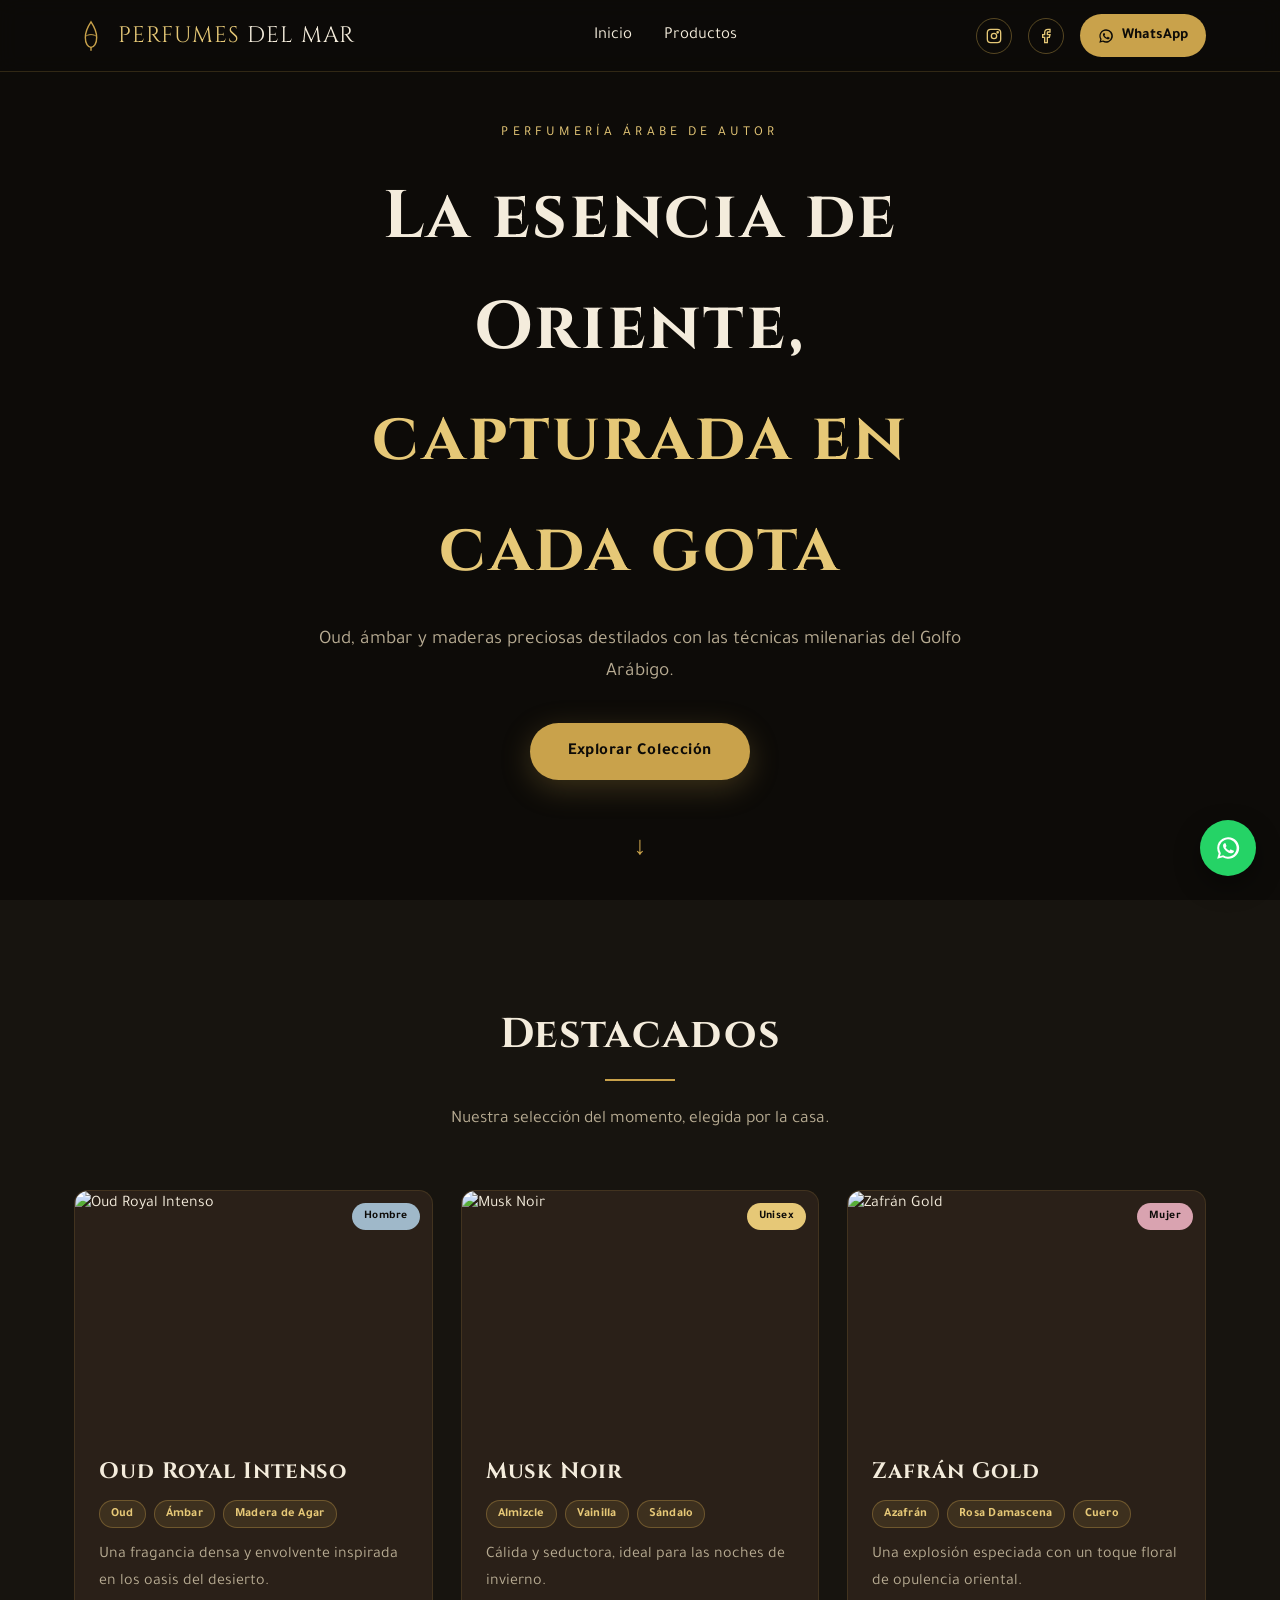
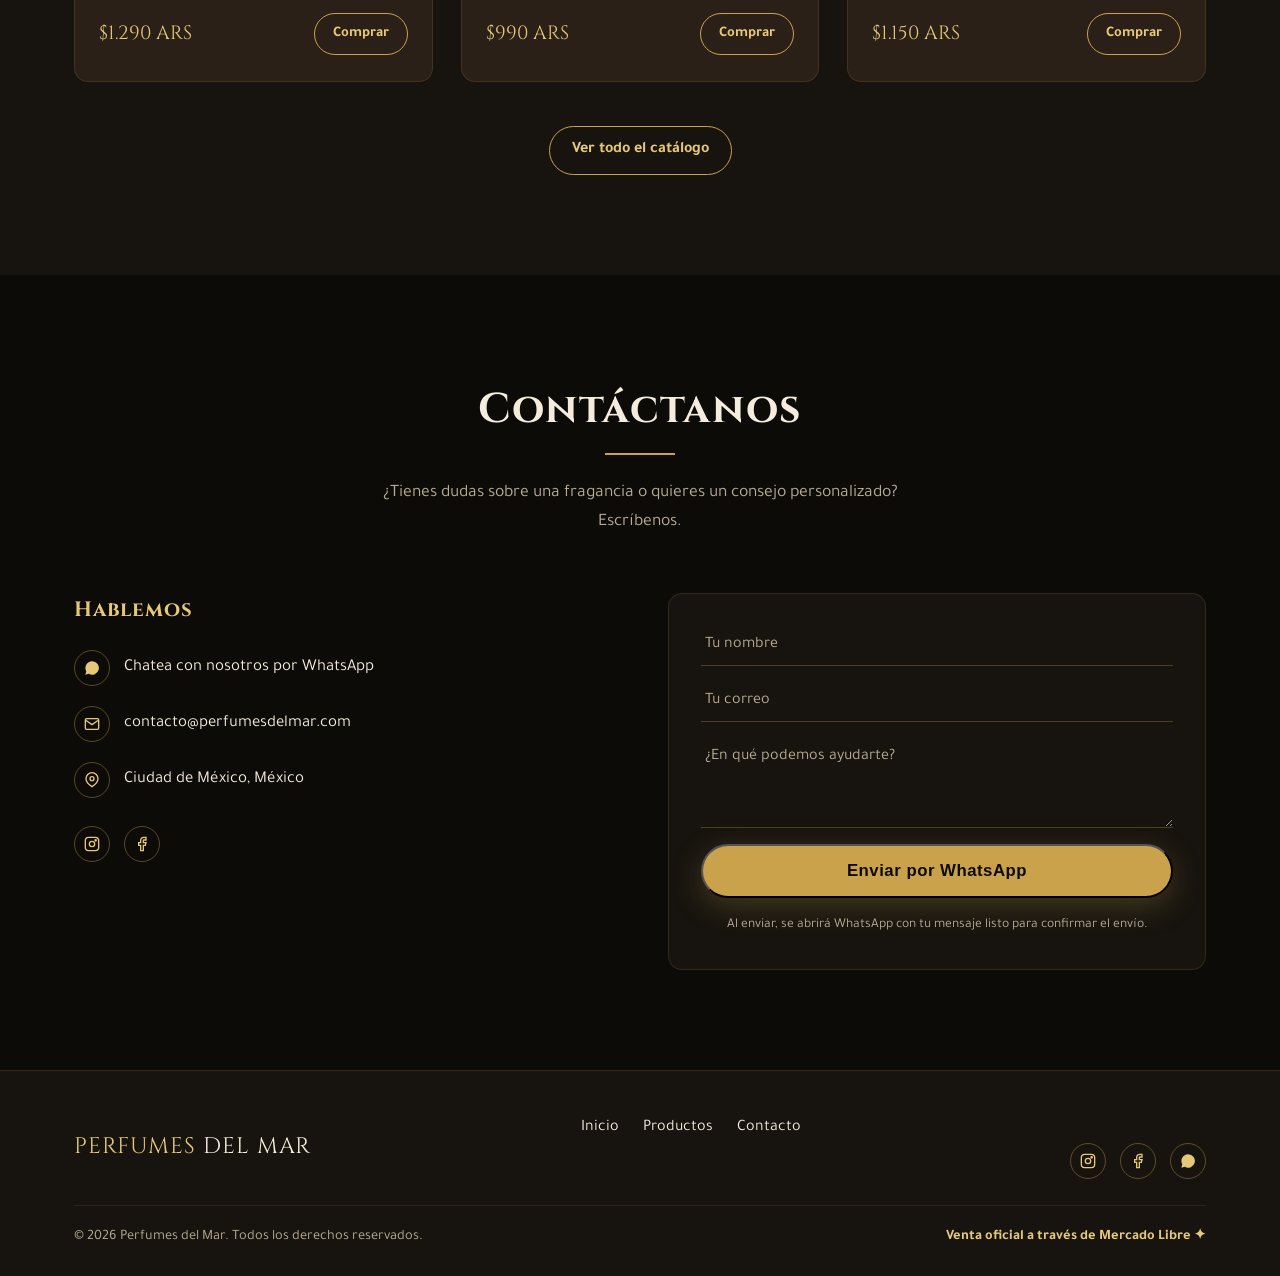
==== commit e7ebf5fa: "Rename brand from Oud Al Sharq to Perfumes del Mar Updated logo text, page titles, meta descriptions" ====
--- a/index.html
+++ b/index.html
@@ -3,8 +3,8 @@
 <head>
 <meta charset="UTF-8" />
 <meta name="viewport" content="width=device-width, initial-scale=1.0" />
-<title>Oud Al Sharq · Perfumes Árabes de Autor</title>
-<meta name="description" content="Oud Al Sharq — perfumes árabes de autor. Oud, ámbar y maderas preciosas de Oriente. Compra segura a través de Mercado Libre." />
+<title>Perfumes del Mar · Perfumes Árabes de Autor</title>
+<meta name="description" content="Perfumes del Mar — perfumes árabes de autor. Oud, ámbar y maderas preciosas de Oriente. Compra segura a través de Mercado Libre." />
 <link rel="preconnect" href="https://fonts.googleapis.com" />
 <link rel="preconnect" href="https://fonts.gstatic.com" crossorigin />
 <link href="https://fonts.googleapis.com/css2?family=Cinzel:wght@500;700&family=Tajawal:wght@400;500;700&display=swap" rel="stylesheet" />
@@ -15,13 +15,13 @@
 
 <header class="site-header">
   <div class="header-inner">
-    <a href="#home" class="logo" aria-label="Oud Al Sharq - Inicio">
+    <a href="#home" class="logo" aria-label="Perfumes del Mar - Inicio">
       <svg width="34" height="34" viewBox="0 0 48 48" fill="none" xmlns="http://www.w3.org/2000/svg">
         <path d="M24 4C24 4 32 16 32 26C32 34.8366 28.4183 40 24 40C19.5817 40 16 34.8366 16 26C16 16 24 4 24 4Z" stroke="#c9a24b" stroke-width="2"/>
         <path d="M24 40V44" stroke="#c9a24b" stroke-width="2" stroke-linecap="round"/>
         <path d="M17 24C17 24 20 22 24 22C28 22 31 24 31 24" stroke="#c9a24b" stroke-width="1.4"/>
       </svg>
-      <span class="logo-text">OUD <span>AL SHARQ</span></span>
+      <span class="logo-text">PERFUMES <span>DEL MAR</span></span>
     </a>
 
     <nav>
@@ -96,7 +96,7 @@
             <span class="icon-link" aria-hidden="true">
               <svg width="16" height="16" viewBox="0 0 24 24" fill="none" stroke="currentColor" stroke-width="2"><rect x="2" y="4" width="20" height="16" rx="2"/><path d="m22 6-10 7L2 6"/></svg>
             </span>
-            <a data-email data-email-text href="#">contacto@oudalsharq.com</a>
+            <a data-email data-email-text href="#">contacto@perfumesdelmar.com</a>
           </div>
 
           <div class="contact-item">
@@ -133,7 +133,7 @@
   <div class="container">
     <div class="footer-top">
       <a href="index.html" class="logo">
-        <span class="logo-text">OUD <span>AL SHARQ</span></span>
+        <span class="logo-text">PERFUMES <span>DEL MAR</span></span>
       </a>
       <ul class="footer-links">
         <li><a href="#home">Inicio</a></li>
@@ -153,7 +153,7 @@
       </div>
     </div>
     <div class="footer-bottom">
-      <span>© 2026 Oud Al Sharq. Todos los derechos reservados.</span>
+      <span>© 2026 Perfumes del Mar. Todos los derechos reservados.</span>
       <span class="ml-badge">Venta oficial a través de Mercado Libre ✦</span>
     </div>
   </div>
--- a/styles.css
+++ b/styles.css
@@ -279,6 +279,7 @@
 .btn-small { padding: 8px 18px; font-size: 0.92rem; }
 
 /* ---------- Product modal ---------- */
+.modal-overlay[hidden] { display: none; }
 .modal-overlay {
   position: fixed;
   inset: 0;
@@ -324,11 +325,11 @@
   display: grid;
   grid-template-columns: 1fr 1fr;
   gap: 0;
-  align-items: start;
 }
 
 .detail-body { padding: 32px 36px; }
-.detail-body h2 { font-size: 1.9rem; color: var(--cream); margin: 14px 0 10px; text-wrap: balance; }
+.detail-body .gender-badge { position: static; display: inline-block; margin-bottom: 10px; }
+.detail-body h2 { font-size: 1.9rem; color: var(--cream); margin: 0 0 10px; text-wrap: balance; }
 .detail-body .btn-primary { margin: 6px 0 30px; box-shadow: none; }
 .profile-title { color: var(--gold-light); font-size: 1.15rem; margin-bottom: 12px; }
 #radar-canvas { max-width: 100%; display: block; margin: 0 auto; }
@@ -340,7 +341,7 @@
   border-radius: var(--radius) 0 0 var(--radius);
   overflow: hidden;
 }
-.carousel-track { position: relative; aspect-ratio: 1 / 1; }
+.carousel-track { position: relative; height: 100%; min-height: 320px; }
 .carousel-track img {
   position: absolute; inset: 0;
   width: 100%; height: 100%; object-fit: cover;
@@ -376,6 +377,7 @@
 @media (max-width: 860px) {
   .detail-grid { grid-template-columns: 1fr; }
   .carousel { border-radius: var(--radius) var(--radius) 0 0; }
+  .carousel-track { aspect-ratio: 1 / 1; height: auto; min-height: 0; }
   .detail-body { padding: 26px 24px 32px; }
 }
 
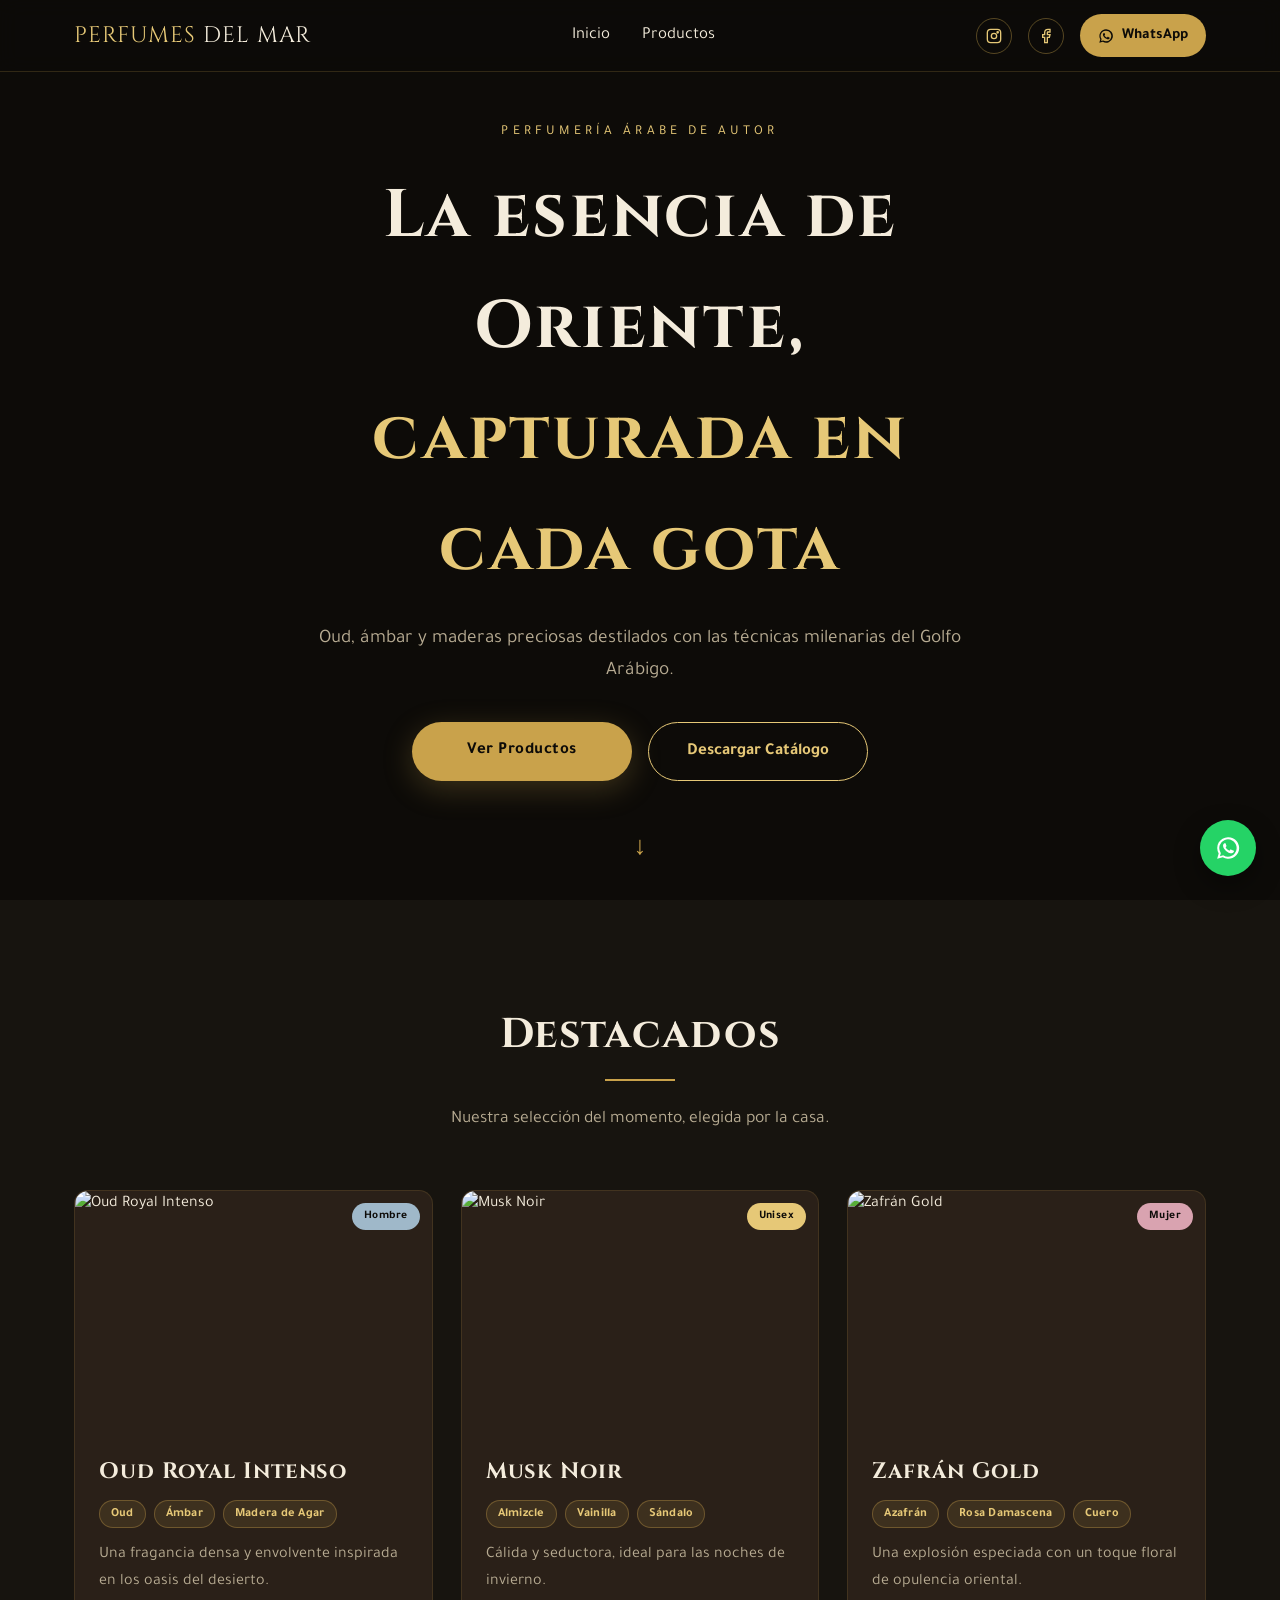
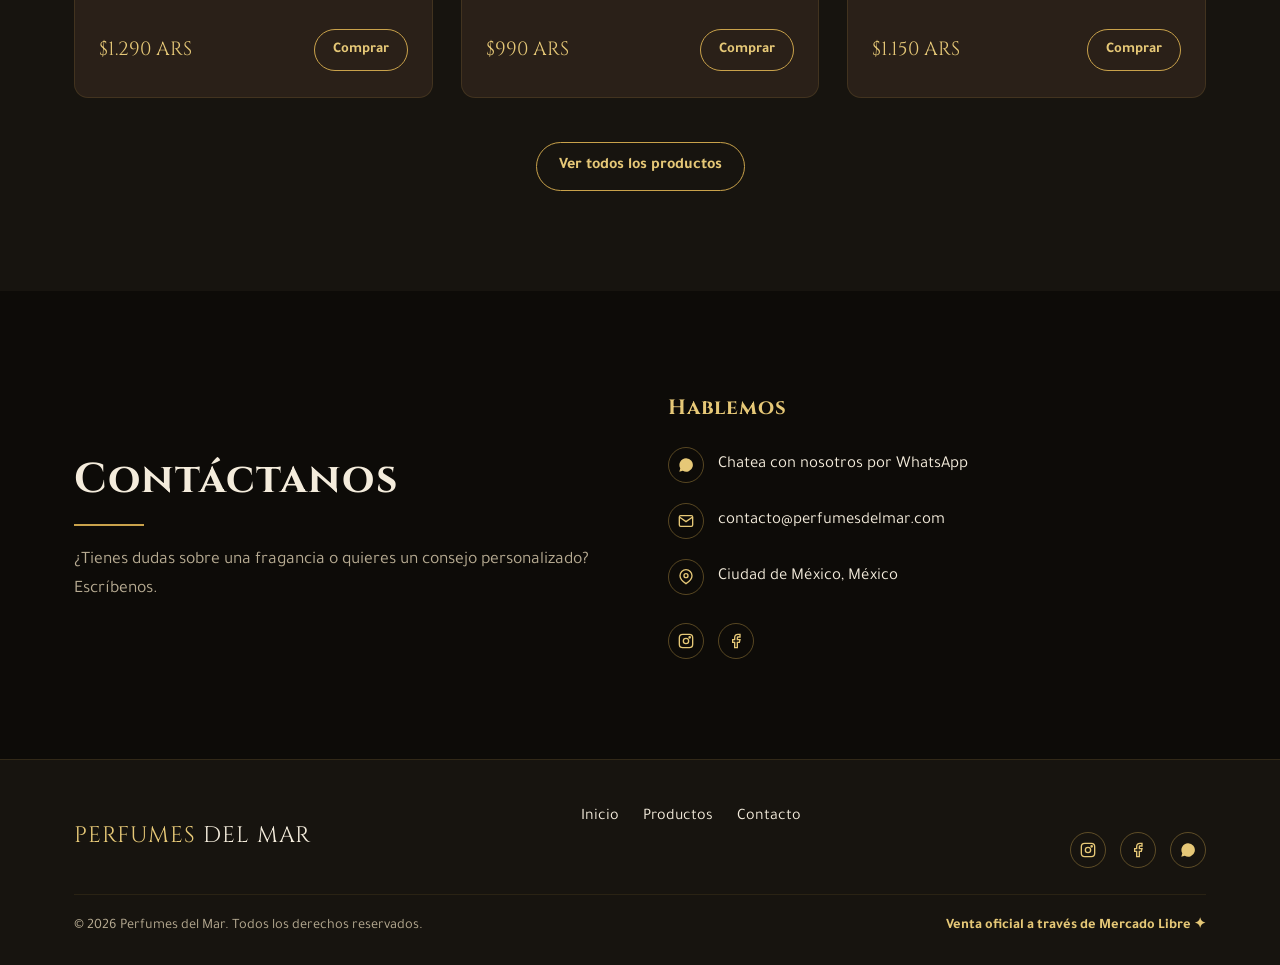
==== commit e4ec8c39: "Multiple UI fixes and additions - Remove decorative SVG bottle icon from header/footer logo (text-on" ====
--- a/index.html
+++ b/index.html
@@ -16,11 +16,6 @@
 <header class="site-header">
   <div class="header-inner">
     <a href="#home" class="logo" aria-label="Perfumes del Mar - Inicio">
-      <svg width="34" height="34" viewBox="0 0 48 48" fill="none" xmlns="http://www.w3.org/2000/svg">
-        <path d="M24 4C24 4 32 16 32 26C32 34.8366 28.4183 40 24 40C19.5817 40 16 34.8366 16 26C16 16 24 4 24 4Z" stroke="#c9a24b" stroke-width="2"/>
-        <path d="M24 40V44" stroke="#c9a24b" stroke-width="2" stroke-linecap="round"/>
-        <path d="M17 24C17 24 20 22 24 22C28 22 31 24 31 24" stroke="#c9a24b" stroke-width="1.4"/>
-      </svg>
       <span class="logo-text">PERFUMES <span>DEL MAR</span></span>
     </a>
 
@@ -58,7 +53,10 @@
       <span class="hero-eyebrow">Perfumería Árabe de Autor</span>
       <h1>La esencia de Oriente, <em>capturada en cada gota</em></h1>
       <p>Oud, ámbar y maderas preciosas destilados con las técnicas milenarias del Golfo Arábigo.</p>
-      <a href="#destacados" class="btn-primary">Explorar Colección</a>
+      <div class="hero-actions">
+        <a href="productos.html" class="btn-primary">Ver Productos</a>
+        <a href="catalogo.html" class="btn-secondary" target="_blank" rel="noopener noreferrer">Descargar Catálogo</a>
+      </div>
     </div>
     <span class="scroll-hint">↓</span>
   </section>
@@ -70,18 +68,20 @@
       <p class="section-sub reveal">Nuestra selección del momento, elegida por la casa.</p>
       <div id="featured-grid" class="product-grid"></div>
       <div class="see-all-row reveal">
-        <a href="productos.html" class="btn-secondary">Ver todo el catálogo</a>
+        <a href="productos.html" class="btn-secondary">Ver todos los productos</a>
       </div>
     </div>
   </section>
 
   <section id="contacto" class="section contact-section">
     <div class="container">
-      <h2 class="section-title reveal">Contáctanos</h2>
-      <div class="gold-divider reveal"></div>
-      <p class="section-sub reveal">¿Tienes dudas sobre una fragancia o quieres un consejo personalizado? Escríbenos.</p>
+      <div class="contact-grid">
+        <div class="contact-heading reveal">
+          <h2 class="section-title">Contáctanos</h2>
+          <div class="gold-divider"></div>
+          <p class="section-sub">¿Tienes dudas sobre una fragancia o quieres un consejo personalizado? Escríbenos.</p>
+        </div>
 
-      <div class="contact-grid">
         <div class="contact-info reveal">
           <h3>Hablemos</h3>
 
@@ -115,14 +115,6 @@
             </a>
           </div>
         </div>
-
-        <form id="contact-form" class="contact-form reveal">
-          <input type="text" name="nombre" placeholder="Tu nombre" required />
-          <input type="email" name="correo" placeholder="Tu correo" required />
-          <textarea name="mensaje" placeholder="¿En qué podemos ayudarte?" required></textarea>
-          <button type="submit" class="btn-primary">Enviar por WhatsApp</button>
-          <p class="form-note">Al enviar, se abrirá WhatsApp con tu mensaje listo para confirmar el envío.</p>
-        </form>
       </div>
     </div>
   </section>
--- a/styles.css
+++ b/styles.css
@@ -164,6 +164,17 @@
 }
 .btn-primary:hover { transform: translateY(-3px); background: var(--gold-light); box-shadow: 0 12px 34px rgba(201, 162, 75, 0.4); }
 
+.hero-actions { display: flex; gap: 16px; justify-content: center; flex-wrap: wrap; }
+.hero-actions .btn-primary,
+.hero-actions .btn-secondary {
+  min-width: 220px;
+  text-align: center;
+  padding: 15px 38px;
+  font-size: 1.05rem;
+  font-weight: 700;
+}
+.hero-actions .btn-secondary { border-color: var(--gold-light); }
+
 .scroll-hint {
   position: absolute;
   bottom: 28px; left: 50%;
@@ -202,6 +213,34 @@
 .products-section--alt { background: var(--black); }
 .see-all-row { text-align: center; margin-top: 44px; }
 
+.catalog-toolbar {
+  display: flex;
+  align-items: center;
+  justify-content: space-between;
+  flex-wrap: wrap;
+  gap: 16px;
+  margin-bottom: 44px;
+}
+.filter-row { display: flex; flex-wrap: wrap; gap: 12px; }
+
+@media (max-width: 640px) {
+  .catalog-toolbar { justify-content: center; text-align: center; }
+}
+.filter-btn {
+  background: transparent;
+  border: 1px solid rgba(201, 162, 75, 0.35);
+  color: var(--text-muted);
+  padding: 9px 24px;
+  border-radius: 30px;
+  font-family: "Tajawal", sans-serif;
+  font-size: 0.95rem;
+  font-weight: 500;
+  cursor: pointer;
+  transition: background 0.2s ease, color 0.2s ease, border-color 0.2s ease;
+}
+.filter-btn:hover { border-color: var(--gold); color: var(--gold-light); }
+.filter-btn.is-active { background: var(--gold); border-color: var(--gold); color: var(--black); font-weight: 700; }
+
 .product-grid {
   display: grid;
   grid-template-columns: repeat(auto-fit, minmax(260px, 1fr));
@@ -209,6 +248,8 @@
 }
 
 .product-card {
+  display: flex;
+  flex-direction: column;
   background: var(--wood);
   border: 1px solid rgba(201, 162, 75, 0.15);
   border-radius: var(--radius);
@@ -225,7 +266,7 @@
 .product-img img { width: 100%; height: 100%; object-fit: cover; transition: transform 0.5s ease; }
 .product-card:hover .product-img img { transform: scale(1.08); }
 
-.product-body { padding: 22px 24px 26px; }
+.product-body { display: flex; flex-direction: column; flex: 1; padding: 22px 24px 26px; }
 .product-link h3 { font-size: 1.4rem; color: var(--cream); margin-bottom: 10px; transition: color 0.2s ease; }
 .product-link:hover h3 { color: var(--gold-light); }
 
@@ -258,7 +299,7 @@
 
 .product-desc { color: var(--text-muted); font-size: 1rem; margin-bottom: 18px; min-height: 48px; }
 
-.price-row { display: flex; align-items: center; justify-content: space-between; gap: 12px; }
+.price-row { display: flex; align-items: center; justify-content: space-between; gap: 12px; margin-top: auto; padding-top: 16px; }
 .price { font-family: "Cinzel", Georgia, serif; font-size: 1.2rem; color: var(--gold-light); }
 .price-lg { font-size: 1.8rem; display: block; margin: 14px 0 20px; }
 
@@ -299,8 +340,8 @@
   border-radius: var(--radius);
   max-width: 900px;
   width: 100%;
-  max-height: 88vh;
-  overflow-y: auto;
+  max-height: 92vh;
+  overflow: hidden;
   position: relative;
   animation: modalPop 0.28s ease both;
 }
@@ -327,11 +368,14 @@
   gap: 0;
 }
 
-.detail-body { padding: 32px 36px; }
-.detail-body .gender-badge { position: static; display: inline-block; margin-bottom: 10px; }
-.detail-body h2 { font-size: 1.9rem; color: var(--cream); margin: 0 0 10px; text-wrap: balance; }
-.detail-body .btn-primary { margin: 6px 0 30px; box-shadow: none; }
-.profile-title { color: var(--gold-light); font-size: 1.15rem; margin-bottom: 12px; }
+.detail-body { padding: 26px 32px; }
+.detail-body .gender-badge { position: static; display: inline-block; margin-bottom: 8px; }
+.detail-body h2 { font-size: 1.7rem; color: var(--cream); margin: 0 0 8px; text-wrap: balance; }
+.detail-body .notes-row { margin-bottom: 10px; }
+.detail-body .product-desc { margin-bottom: 12px; }
+.detail-body .price-lg { margin: 0 0 12px; }
+.detail-body .btn-primary { margin: 6px 0 16px; box-shadow: none; }
+.profile-title { color: var(--gold-light); font-size: 1.05rem; margin-bottom: 6px; }
 #radar-canvas { max-width: 100%; display: block; margin: 0 auto; }
 
 /* Carousel */
@@ -391,8 +435,13 @@
   display: grid;
   grid-template-columns: 1fr 1fr;
   gap: 56px;
-  align-items: start;
-}
+  align-items: center;
+}
+
+.contact-heading { text-align: left; }
+.contact-heading .section-title { text-align: left; }
+.contact-heading .section-sub { text-align: left; margin: 0; max-width: none; }
+.contact-heading .gold-divider { margin: 0 0 20px; }
 
 .contact-info h3 { color: var(--gold-light); font-size: 1.3rem; margin-bottom: 22px; }
 
@@ -407,34 +456,6 @@
 
 .social-row { display: flex; gap: 14px; margin-top: 28px; }
 
-.contact-form {
-  display: flex;
-  flex-direction: column;
-  gap: 16px;
-  background: var(--black-soft);
-  padding: 32px;
-  border-radius: var(--radius);
-  border: 1px solid rgba(201, 162, 75, 0.15);
-}
-
-.contact-form input,
-.contact-form textarea {
-  background: transparent;
-  border: none;
-  border-bottom: 1px solid rgba(201, 162, 75, 0.3);
-  color: var(--cream);
-  font-family: inherit;
-  font-size: 1rem;
-  padding: 10px 4px;
-  transition: border-color 0.25s ease;
-}
-.contact-form input::placeholder,
-.contact-form textarea::placeholder { color: var(--text-muted); }
-.contact-form input:focus,
-.contact-form textarea:focus { outline: none; border-color: var(--gold); }
-.contact-form textarea { resize: vertical; min-height: 90px; }
-
-.form-note { font-size: 0.85rem; color: var(--text-muted); text-align: center; }
 
 /* ---------- Footer ---------- */
 .site-footer {
@@ -520,5 +541,7 @@
 
 @media (max-width: 480px) {
   .section { padding: 70px 0; }
-  .contact-form { padding: 24px; }
-}
+  .contact-grid { grid-template-columns: 1fr; text-align: center; }
+  .contact-heading, .contact-heading .section-title, .contact-heading .section-sub { text-align: center; }
+  .contact-heading .gold-divider { margin: 0 auto 20px; }
+}
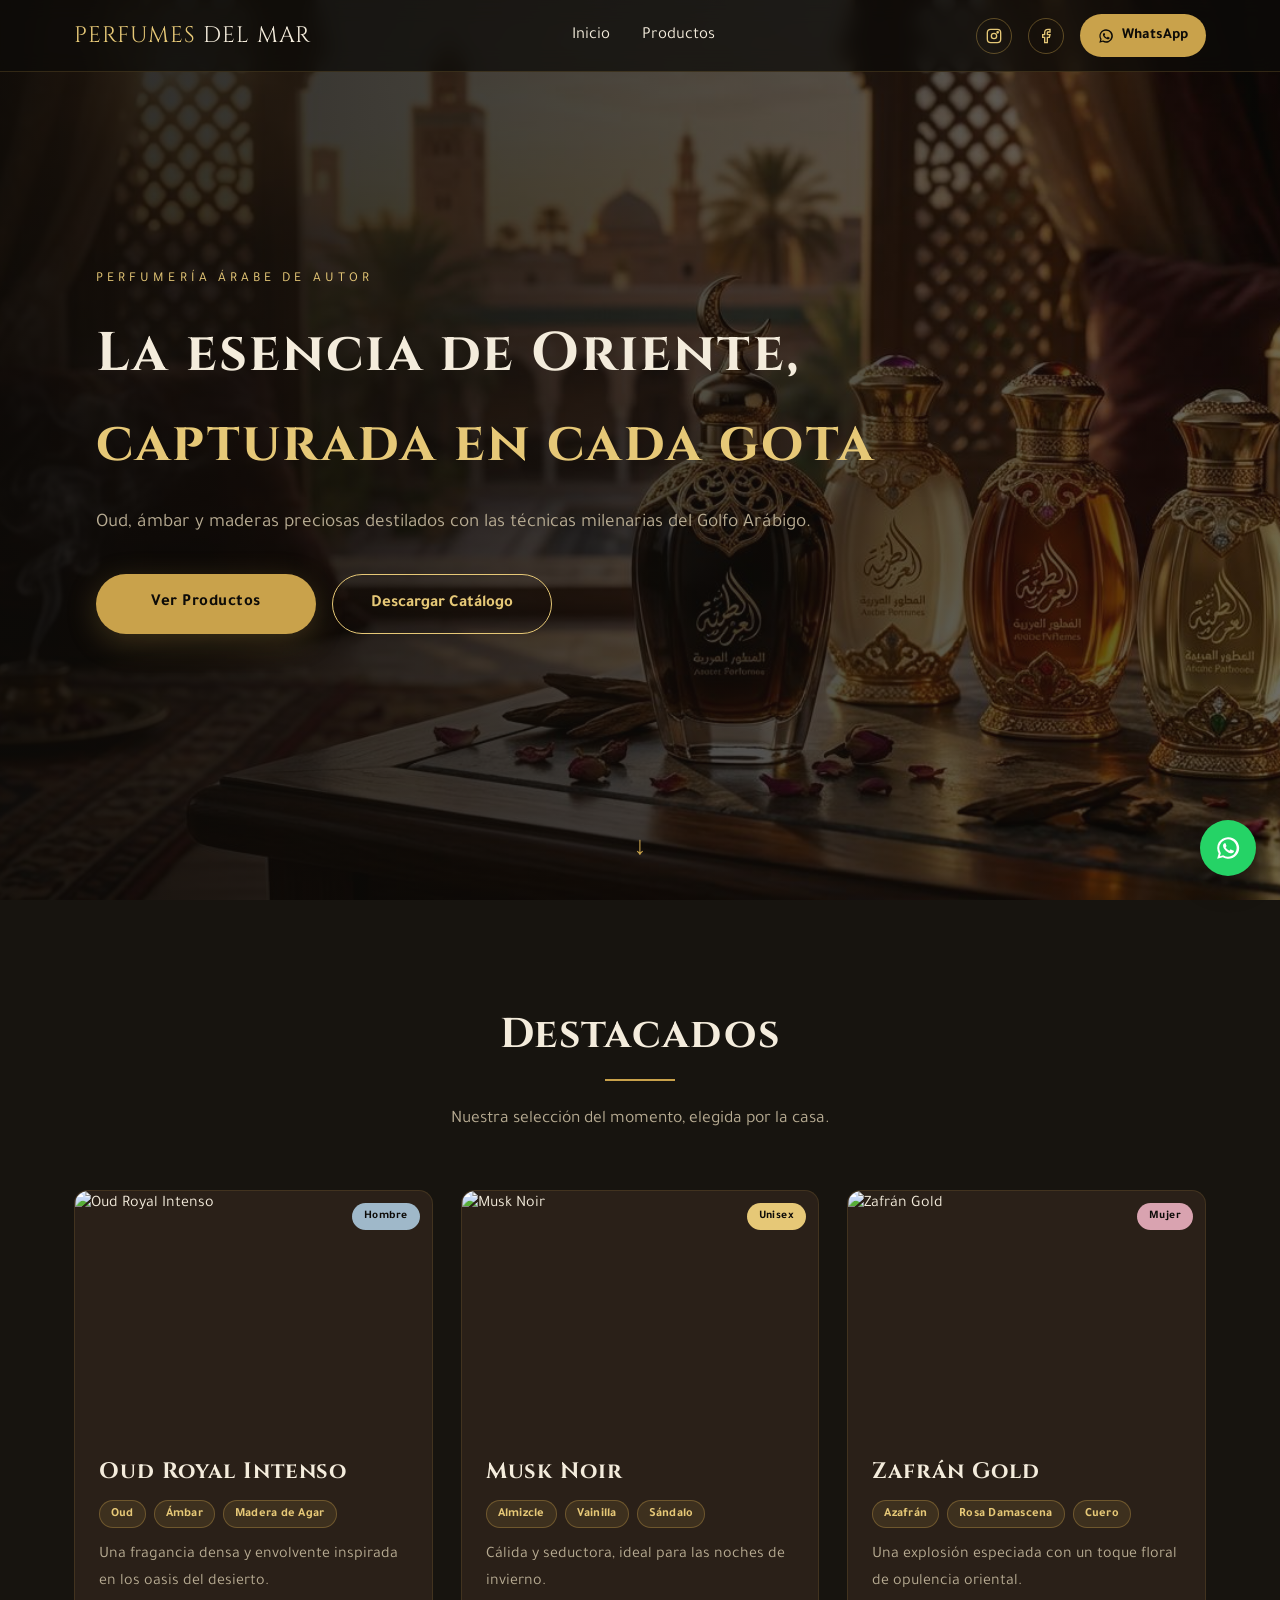
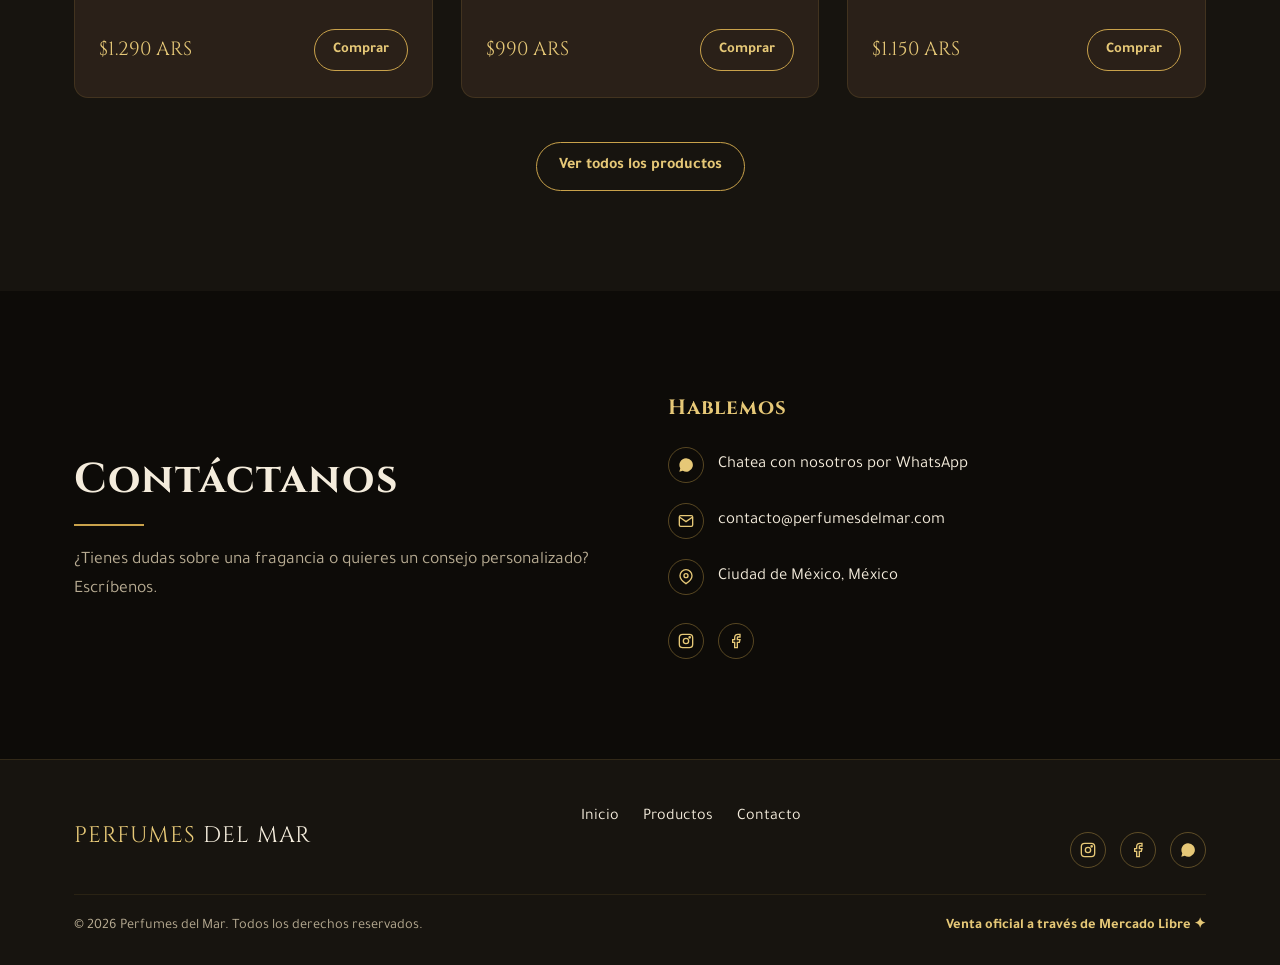
==== commit d0030cbf: "Force hero headline onto two lines Split the h1 into two spans (.line) so 'La esencia de Oriente,' a" ====
--- a/index.html
+++ b/index.html
@@ -51,7 +51,7 @@
   <section id="home" class="hero">
     <div class="hero-content">
       <span class="hero-eyebrow">Perfumería Árabe de Autor</span>
-      <h1>La esencia de Oriente, <em>capturada en cada gota</em></h1>
+      <h1><span class="line">La esencia de Oriente,</span><span class="line"><em>capturada en cada gota</em></span></h1>
       <p>Oud, ámbar y maderas preciosas destilados con las técnicas milenarias del Golfo Arábigo.</p>
       <div class="hero-actions">
         <a href="productos.html" class="btn-primary">Ver Productos</a>
--- a/styles.css
+++ b/styles.css
@@ -112,19 +112,19 @@
 
 /* ---------- Hero ---------- */
 .hero {
-  --hero-image: url("https://images.unsplash.com/photo-1592945403244-b3faa74b6b84?q=80&w=1600&auto=format&fit=crop");
+  --hero-image: url("images/hero-bg.jpg");
   position: relative;
   min-height: 100vh;
   display: flex;
   align-items: center;
-  justify-content: center;
-  text-align: center;
-  background: linear-gradient(180deg, rgba(13,11,8,0.55), rgba(13,11,8,0.9)), var(--hero-image) center/cover no-repeat;
+  justify-content: flex-start;
+  text-align: left;
+  background: linear-gradient(90deg, rgba(13,11,8,0.88), rgba(13,11,8,0.6)), var(--hero-image) center/cover no-repeat;
 }
 
 .hero-content {
-  max-width: 720px;
-  padding: 0 24px;
+  max-width: 920px;
+  padding: 0 24px 0 clamp(24px, 8vw, 96px);
   animation: fadeInUp 1.1s ease both;
 }
 
@@ -138,10 +138,11 @@
 }
 
 .hero-content h1 {
-  font-size: clamp(2.4rem, 6vw, 4.2rem);
+  font-size: clamp(2rem, 4.4vw, 3.4rem);
   color: var(--cream);
   margin-bottom: 20px;
 }
+.hero-content h1 .line { display: block; white-space: nowrap; }
 .hero-content h1 em { color: var(--gold-light); font-style: normal; }
 
 .hero-content p {
@@ -164,7 +165,7 @@
 }
 .btn-primary:hover { transform: translateY(-3px); background: var(--gold-light); box-shadow: 0 12px 34px rgba(201, 162, 75, 0.4); }
 
-.hero-actions { display: flex; gap: 16px; justify-content: center; flex-wrap: wrap; }
+.hero-actions { display: flex; gap: 16px; justify-content: flex-start; flex-wrap: wrap; }
 .hero-actions .btn-primary,
 .hero-actions .btn-secondary {
   min-width: 220px;
@@ -540,6 +541,8 @@
 }
 
 @media (max-width: 480px) {
+  .hero-content h1 { font-size: 1.7rem; }
+  .hero-content h1 .line { white-space: normal; }
   .section { padding: 70px 0; }
   .contact-grid { grid-template-columns: 1fr; text-align: center; }
   .contact-heading, .contact-heading .section-title, .contact-heading .section-sub { text-align: center; }
